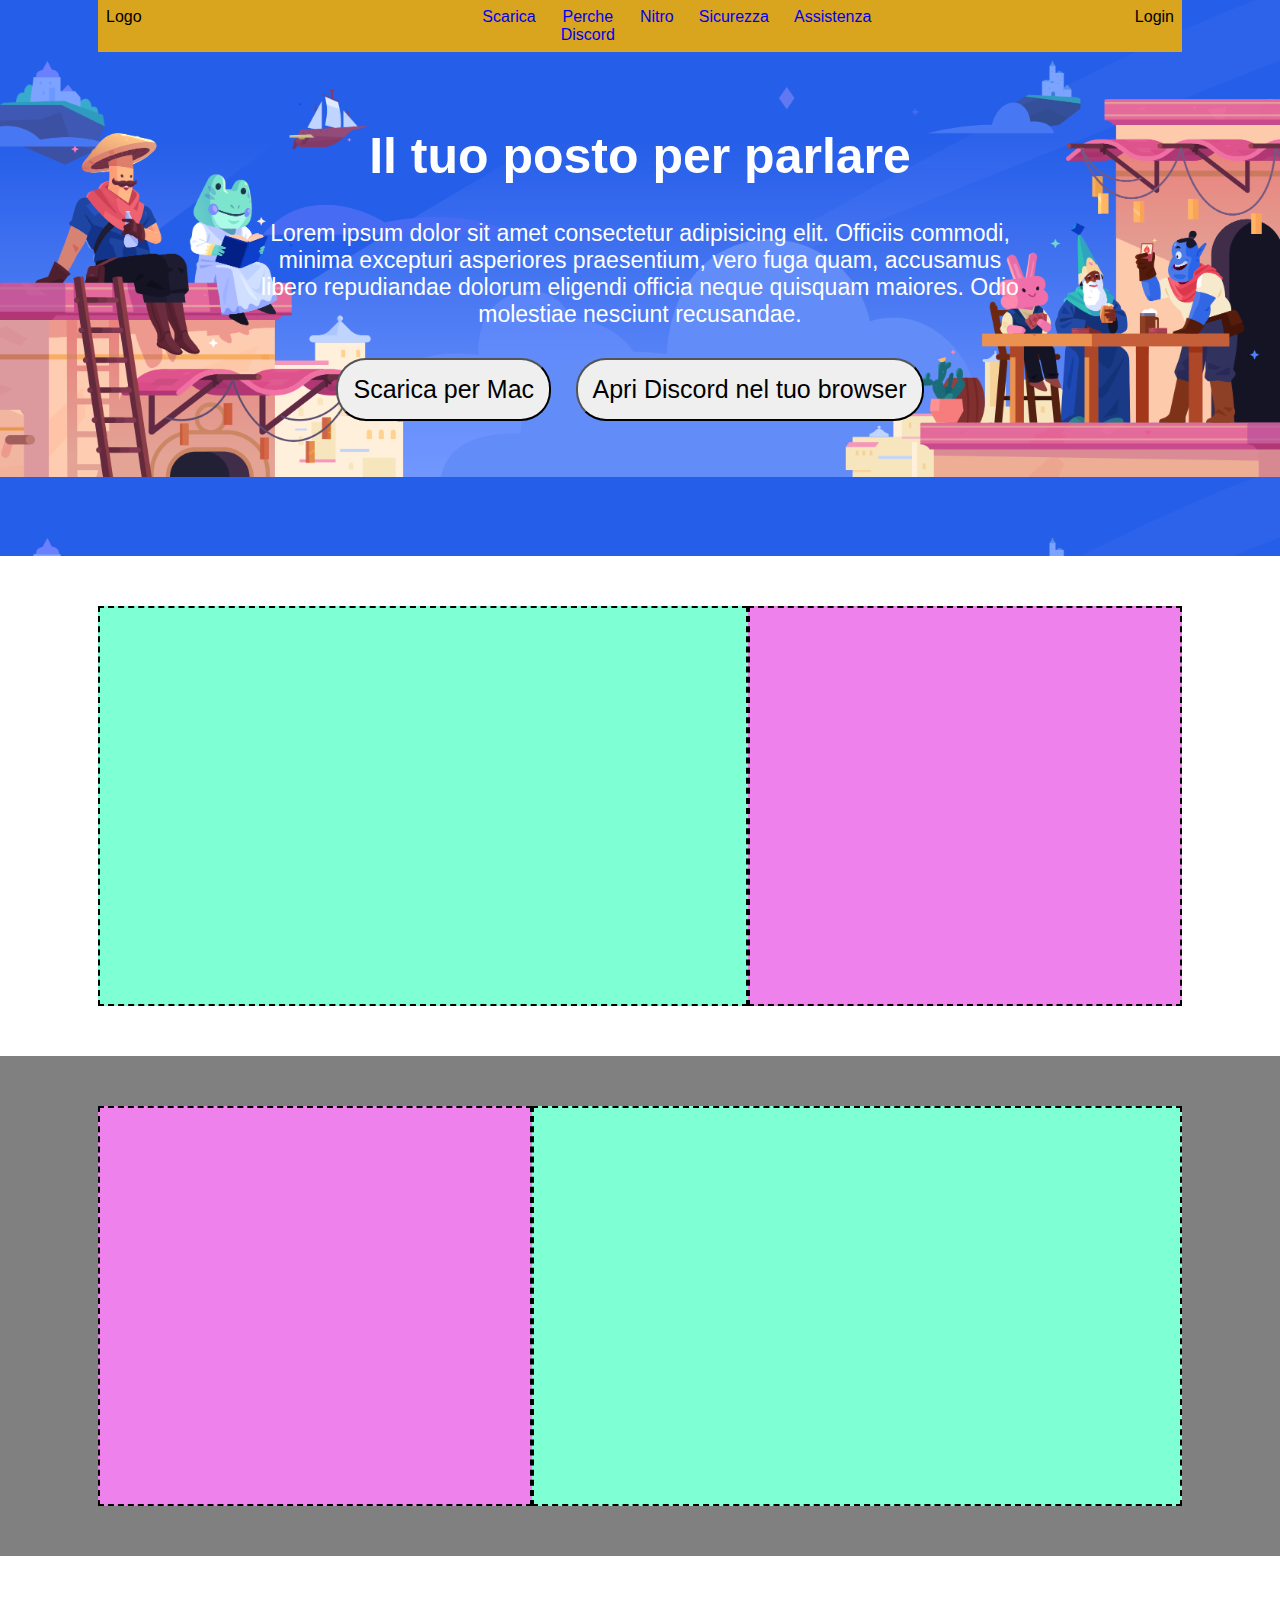
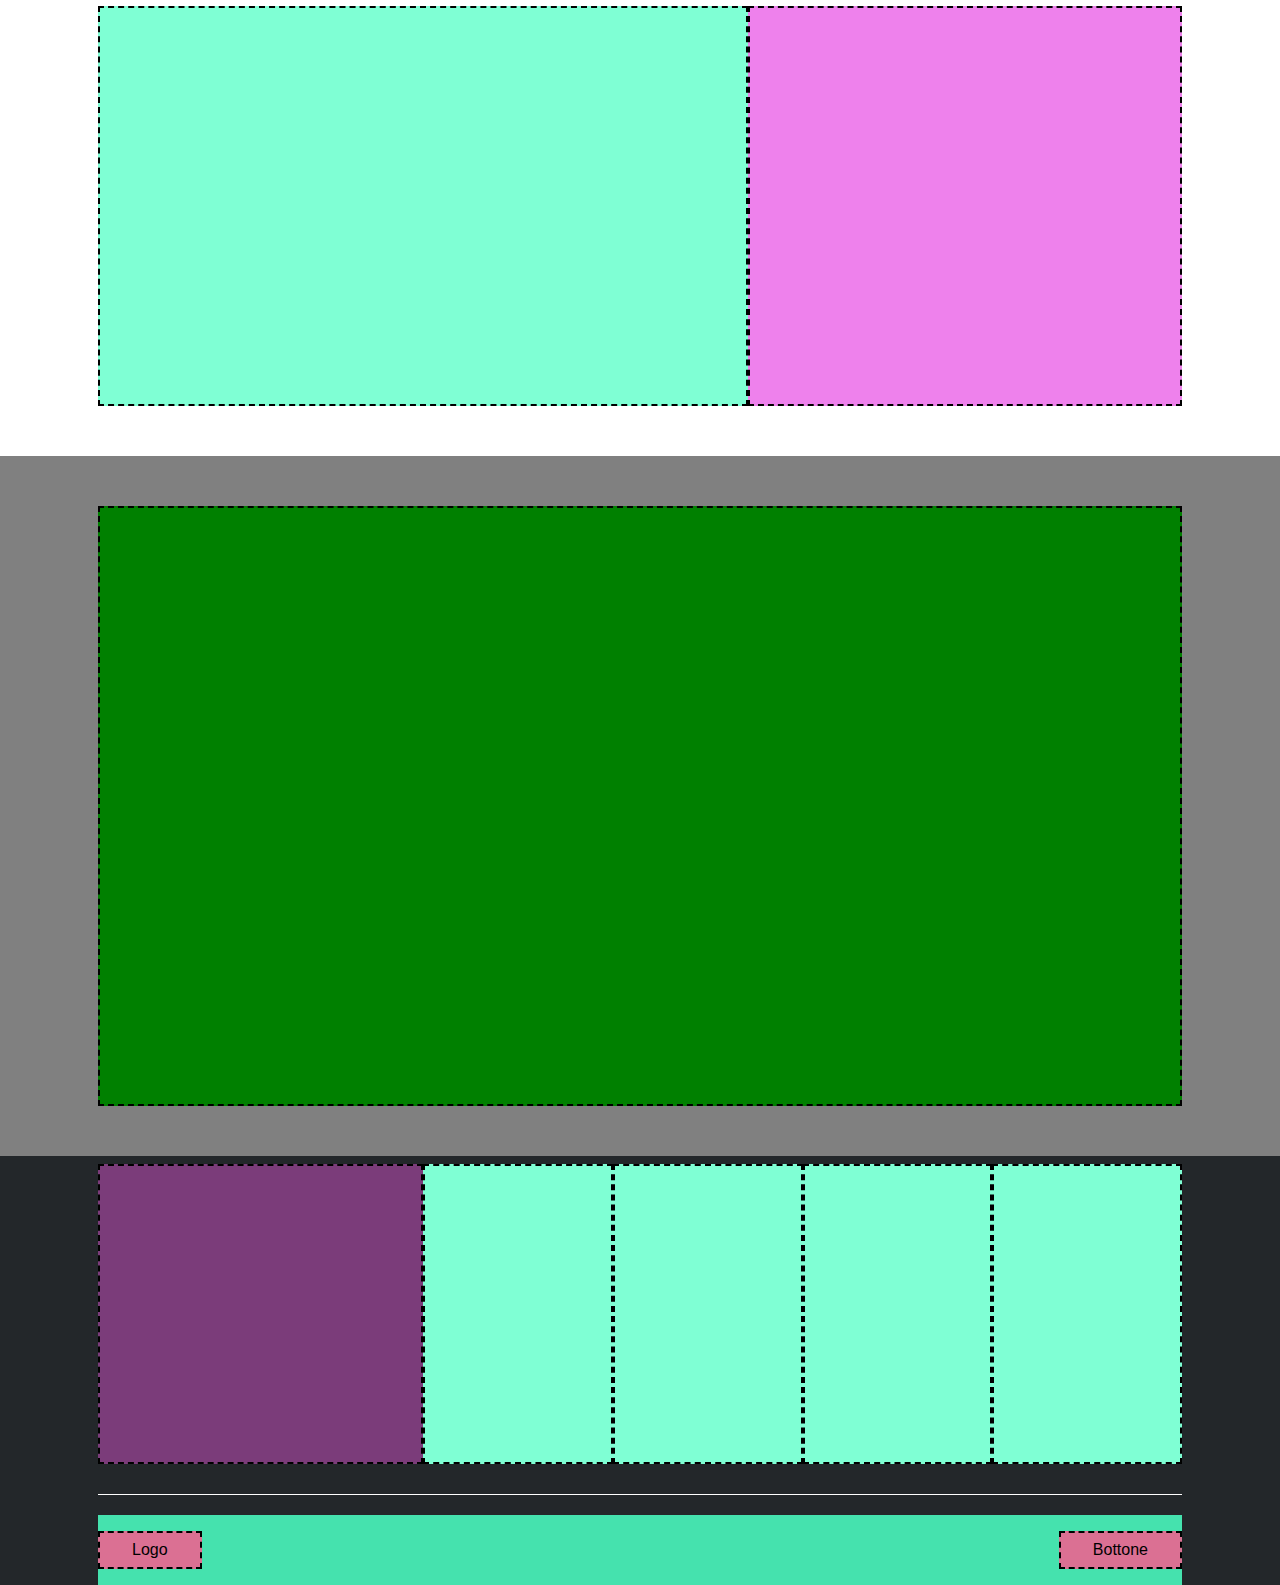
==== index.html @ 3050a021 "add header" ====
<!DOCTYPE html>
<html lang="en">
<head>
  <meta charset="UTF-8">
  <meta name="viewport" content="width=device-width, initial-scale=1.0">
  <meta name="author" content="Marino Balvin Falconi">
  <title>Discord Struttura</title>
  <link rel="stylesheet" href="./css/style.css">
  <link rel="shortcut icon" href="" type="image/x-icon">
</head>
<body >
  <header class="page-header">
    <div class="top-header">
      <div class="container">
        <div class="row">
          <div class="logo-header">Logo</div>
          <nav class="link-header">
            <ul>
              <li><a href="#">Scarica</a></li>
              <li><a href="#">Perche Discord</a></li>
              <li><a href="#">Nitro</a></li>
              <li><a href="#">Sicurezza</a></li>
              <li><a href="#">Assistenza</a></li>
            </ul>
          </nav>
          <div class="login-header">Login</div>
        </div>
      </div>
    </div>
    <div class="botton-header ">
      <div class="container container-xs">
        <div class="hero">
          <h1>Il tuo posto per parlare</h1>
          <p class="paragraf">Lorem ipsum dolor sit amet consectetur adipisicing elit. Officiis commodi, minima excepturi asperiores praesentium, vero fuga quam, accusamus libero repudiandae dolorum eligendi officia neque quisquam maiores. Odio molestiae nesciunt recusandae.</p>
          <div class="button-top">
          <button>Scarica per Mac</button>
          <button>Apri Discord nel tuo browser</button>
          </div>
        </div>
      </div>
    </div>
  </header>

  <main class="page-content ">
    <!-- section1 -->
    <section>
      <div class="container">
        <div class="row">
          <div class="col-60"></div>
          <div class="col-40"></div>
        </div>
      </div>
    </section>
    <!-- secion2 -->
    <section>
      <div class="container">
        <div class="row">
          <div class="col-60"></div>
          <div class="col-40"></div>
        </div>
      </div>
    </section>
    <!-- section3 -->
    <section>
      <div class="container">
        <div class="row">
          <div class="col-60"></div>
          <div class="col-40"></div>
        </div>
      </div>
    </section>
    <!-- section 4
   -->
    <section>
      <div class="container">
        <div class="large-content"></div>
      </div>
    </section>
  </main>

  <!-- FOOTERù -->
   <footer class="page-footer ">
    <div class="container">
      <div class="row footer-top">
        <div class="col-30"></div>
        <div class="col-70">
          <div class="row">
            <div class="col-25"></div>
            <div class="col-25"></div>
            <div class="col-25"></div>
            <div class="col-25"></div>
          </div>
        </div>
      </div>
      <div class="row footer-bottom">
        <div>Logo</div>
        <div>Bottone</div>
      </div>
    </div>
   </footer>
</body>
</html>
---- css/style.css ----
/*RESERT*/

* {
  box-sizing: border-box;
  margin: 0;
  padding: 0;
}

body {
  font-family: Arial, Helvetica, sans-serif;
  
}


.debug, .debug  * {
  min-height: 50px;
  padding: 5px;
  /* background-color: brown; */
  border: 2px dashed red;
}

.container {
  max-width: 1100px;
  margin-left: auto;
  margin-right: auto;
  padding-left: 0.5rem;
  padding-right: 0.5rem;
   
}
.container.container-xs{
  max-width: 800px;
}

.row{
  display: flex;
}

.col-60{
  width: 60%;
}
.col-40{
  width: 40%;
}
.col-70 {
  width: 70%;
}
.col-30{
  width: 30%;
  
}
.col-25{
  width: 25%;
}
/*HEADEER*/

.page-header{
  /* background-color: #add8e7; */
  padding-bottom: 4px;
  background-image: url(../img/jumbo.png);
  background-size: contain;
}


.top-header .row{
 background-color: #d9a41e;
 
}

.top-header .row > * {  
  width: calc(100% / 3);
  padding: 0.5rem;
  /*DEBUG*/
  /* border: 2px dashed black; */
}

ul{
  text-align: center;
  display: flex;
  flex-direction: row;
  list-style: none;
}
li{
  padding-left: 15px;
  padding-right: 10px;
}
a{
  text-decoration: none;
}

.top-header .link-header{
  text-align: center;
  
}
.top-header .logo-header{
  text-align: left;
}
.top-header .login-header{
  text-align: right;
}

.botton-header{
  /* background-color: blue; */
  padding: 75PX 0;
  text-align: center;
  
}
.botton-header .hero{
  /*debug*/
  /* background-color: #ee81ec; */
  min-height: 350PX;
  /* border: 2px dashed black; */
}
h1{
  font-size: 50px;
  padding-bottom: 35px;
  color: white;
}
.paragraf{
  font-size: 23px;
  padding-bottom: 30px;
  color: white;
}
.button-top > *{
 font-size: 25px;
 padding: 15px;
 border-radius: 30px;
 margin-right: 20PX;
}

/* MAIN */

.page-content > section {
  padding: 50px 0;
}
.page-content > section:nth-child(odd) {
  background-color: white;
}
.page-content > section:nth-child(even) {
  background-color: gray;
}
.page-content > section:nth-child(even) .row{
  flex-direction: row-reverse;
}

.page-content .col-40{
  min-height: 400px;
  background-color: #ee81ec;
  border: 2px dashed black;
}
.page-content .col-60{
  min-height: 400px;
  background-color: aquamarine;
  border: 2px dashed black;
}

.page-content .large-content{
  background-color: green;
  min-height: 600px;
  border: 2px dashed black;
}

/* FOOTER */
.page-footer {
 background-color: #23272a;
 padding-top: .5rem;
 color: white;
}
.page-footer .col-30 {
  background-color: #7b3c7a;
  border: 2px dashed black;
}
.page-footer .col-25{
  background-color: aquamarine;
  border: 2px dashed black;
}

.page-footer .col-30,
.page-footer .col-70,
.page-footer .col-25 {
  min-height: 300px;
  
}
.footer-top{
  padding-bottom: 30px;
  border-bottom: 1px solid white;
  margin-bottom: 20px;
}
.footer-bottom {
  padding: 1rem 0;
  display: flex;
  justify-content: space-between;
  background-color: rgb(69, 226, 174);
}
.footer-bottom > * {
  color: black;
  padding: 0.5rem 2rem;
  background-color: palevioletred ;
  border: 2px dashed black;
}
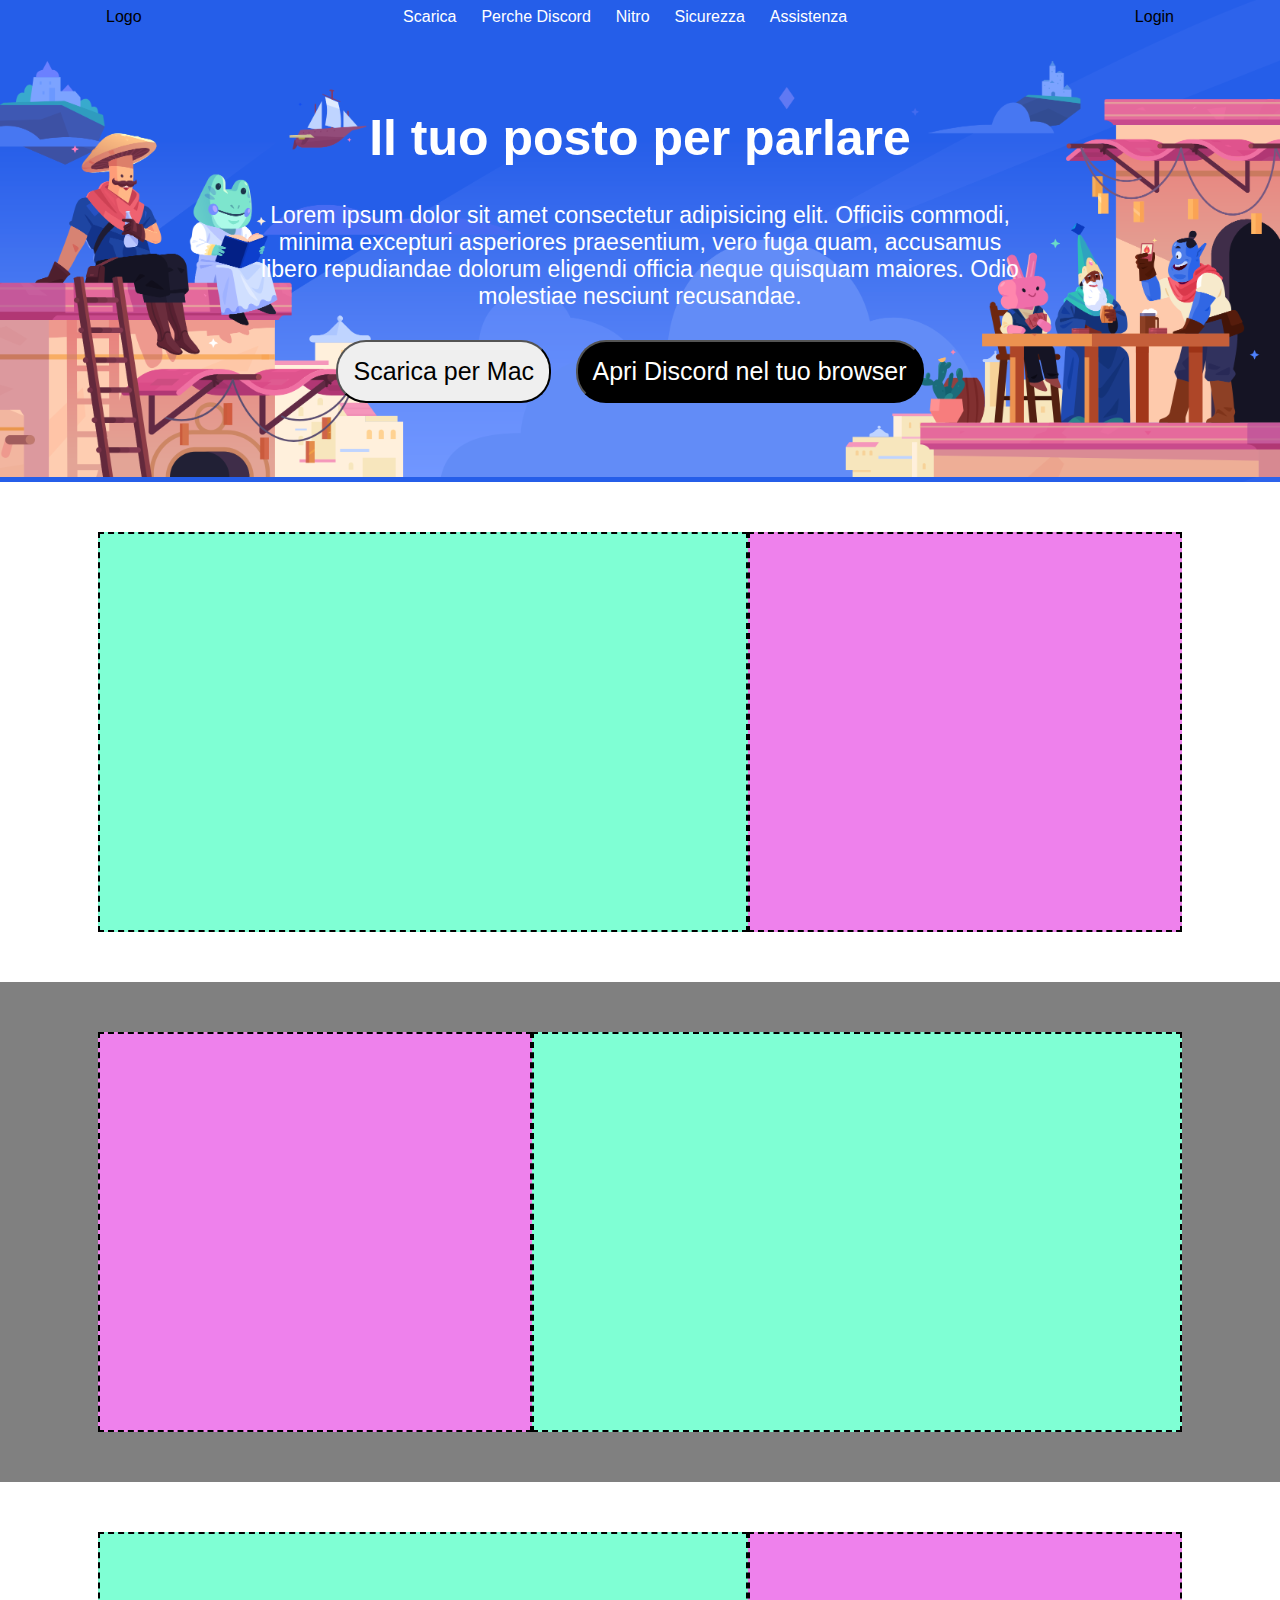
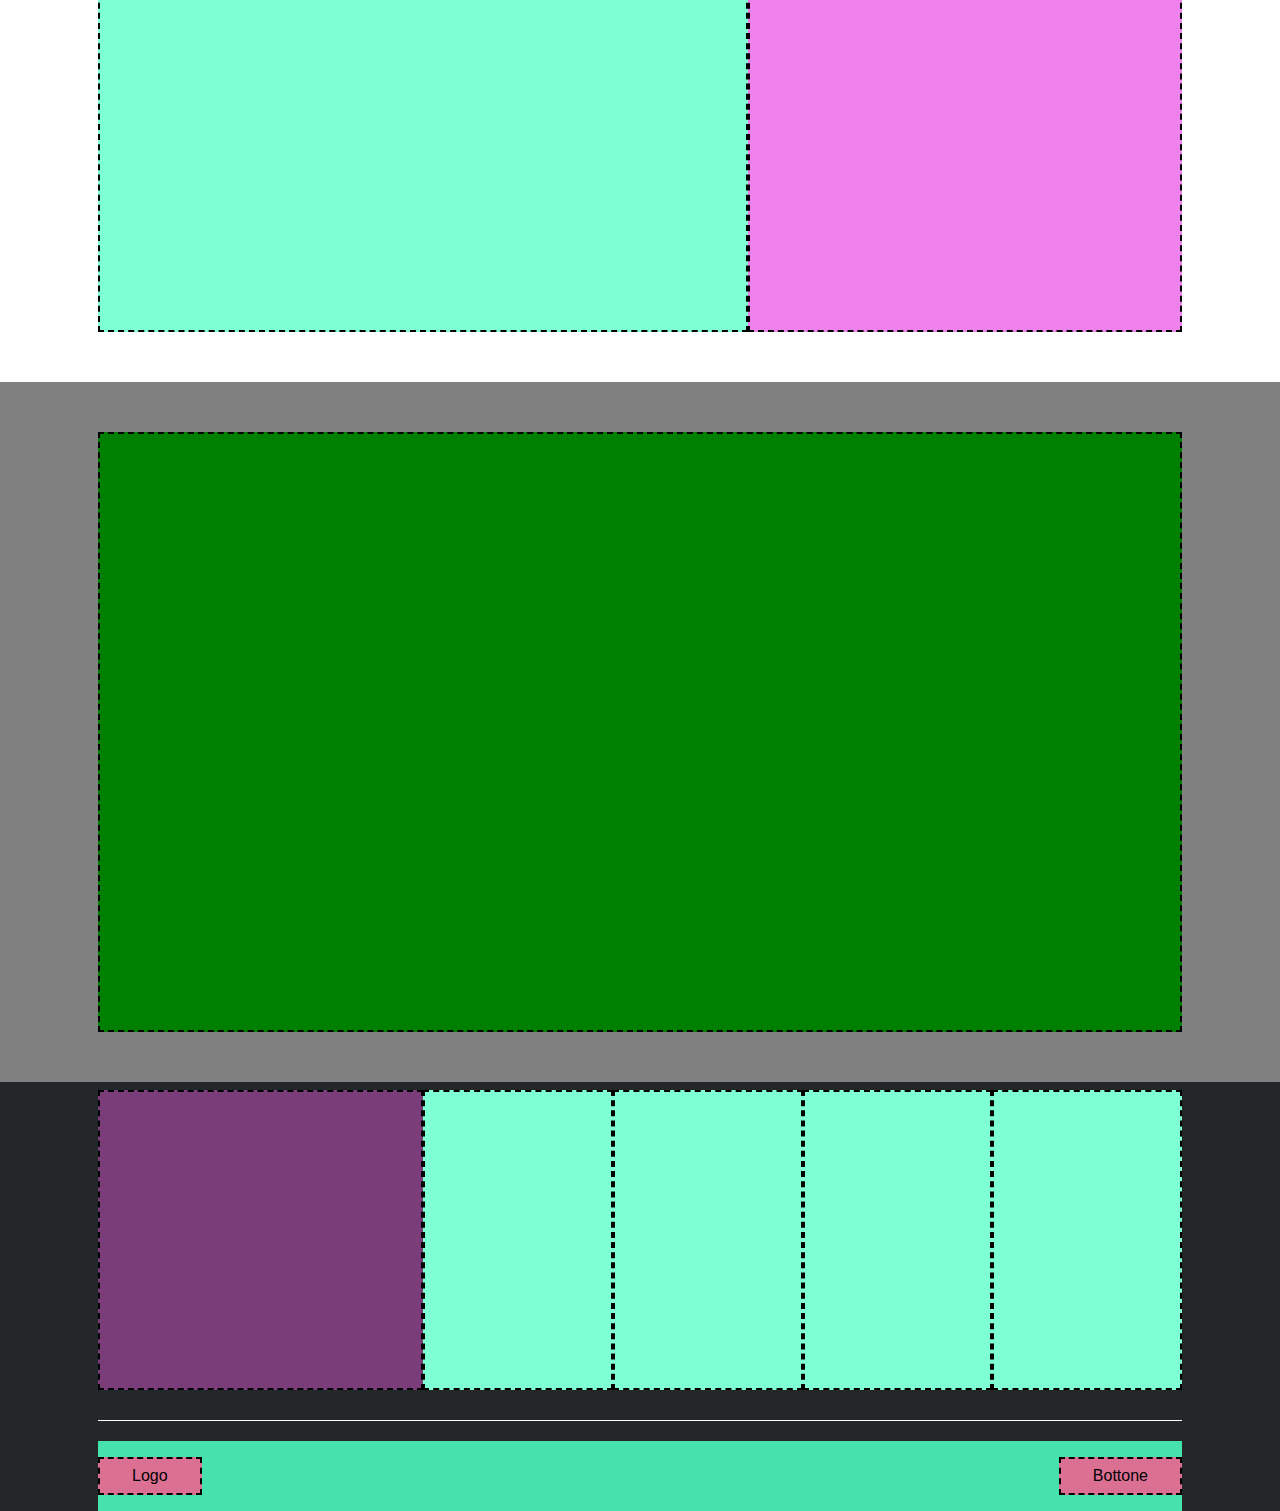
==== commit f74fb295: "add header top" ====
--- a/index.html
+++ b/index.html
@@ -27,14 +27,14 @@
         </div>
       </div>
     </div>
-    <div class="botton-header ">
+    <div class="button-header ">
       <div class="container container-xs">
         <div class="hero">
           <h1>Il tuo posto per parlare</h1>
           <p class="paragraf">Lorem ipsum dolor sit amet consectetur adipisicing elit. Officiis commodi, minima excepturi asperiores praesentium, vero fuga quam, accusamus libero repudiandae dolorum eligendi officia neque quisquam maiores. Odio molestiae nesciunt recusandae.</p>
           <div class="button-top">
-          <button>Scarica per Mac</button>
-          <button>Apri Discord nel tuo browser</button>
+            <button class="scarica">Scarica per Mac</button>
+            <button class="apri">Apri Discord nel tuo browser</button>
           </div>
         </div>
       </div>
--- a/css/style.css
+++ b/css/style.css
@@ -29,6 +29,7 @@
 }
 .container.container-xs{
   max-width: 800px;
+  
 }
 
 .row{
@@ -58,17 +59,18 @@
   padding-bottom: 4px;
   background-image: url(../img/jumbo.png);
   background-size: contain;
+  
 }
 
 
 .top-header .row{
- background-color: #d9a41e;
- 
+ /* background-color: #d9a41e; */
 }
 
 .top-header .row > * {  
   width: calc(100% / 3);
   padding: 0.5rem;
+  
   /*DEBUG*/
   /* border: 2px dashed black; */
 }
@@ -85,10 +87,12 @@
 }
 a{
   text-decoration: none;
+  color: white;
 }
 
 .top-header .link-header{
   text-align: center;
+  width: 670px;
   
 }
 .top-header .logo-header{
@@ -98,7 +102,7 @@
   text-align: right;
 }
 
-.botton-header{
+.button-header{
   /* background-color: blue; */
   padding: 75PX 0;
   text-align: center;
@@ -126,6 +130,20 @@
  border-radius: 30px;
  margin-right: 20PX;
 }
+.button-top :hover{
+  background-color: black;
+  color: white;
+}
+
+.apri{
+  background-color: black;
+  color: white;
+}
+/* .apri :hover{
+  background-color: white;
+  color: black;
+} */
+
 
 /* MAIN */
 
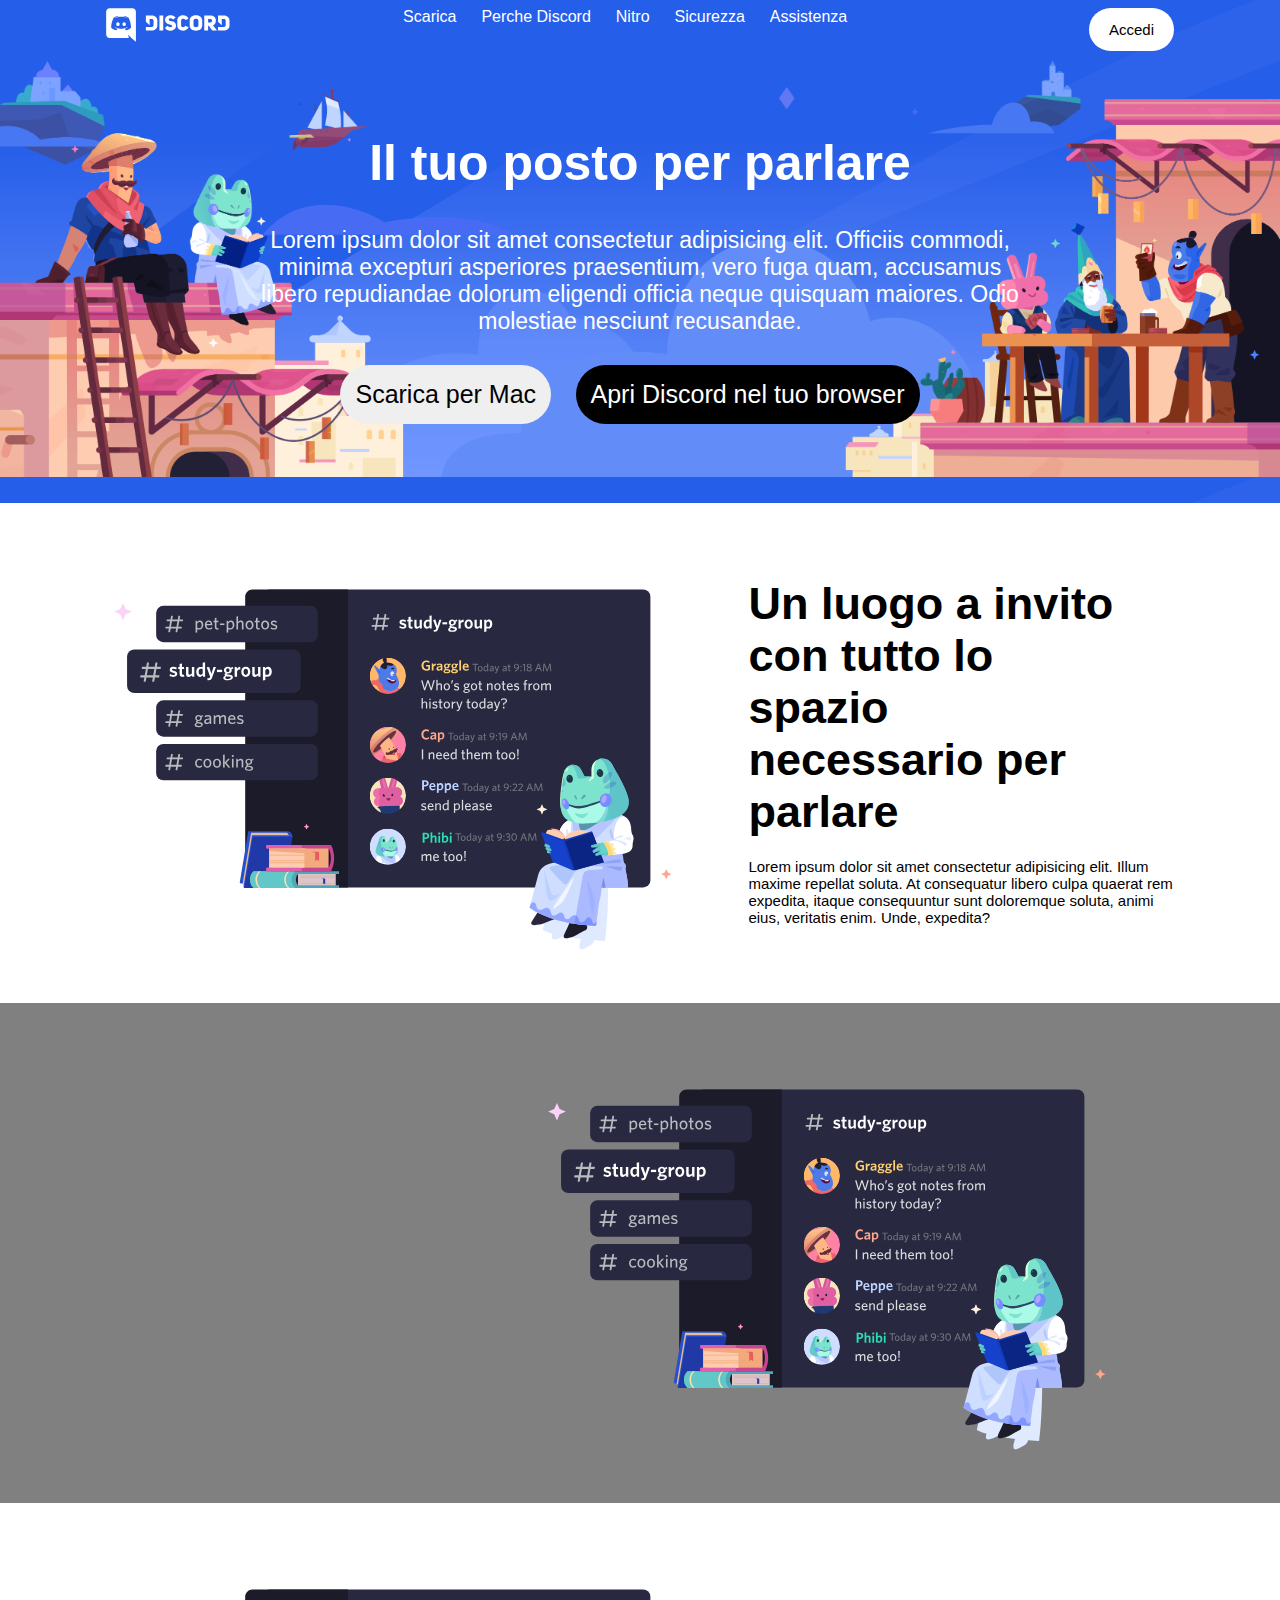
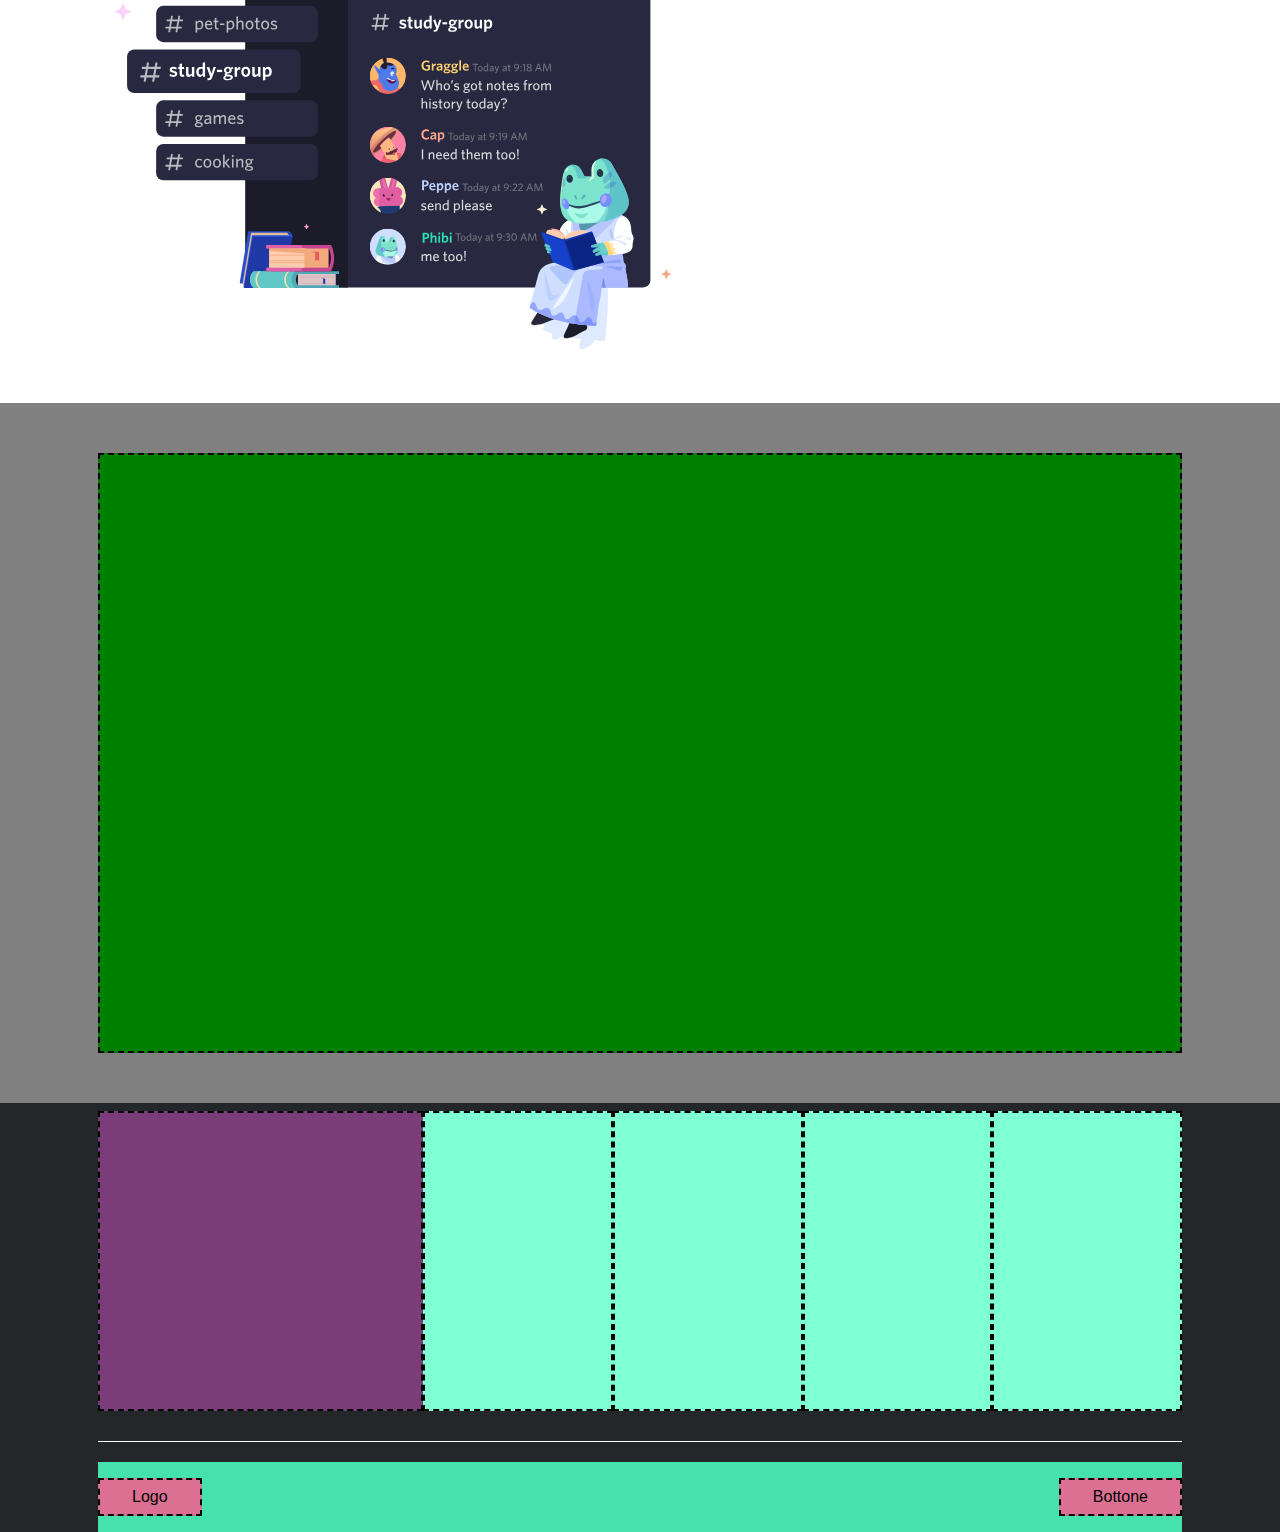
==== commit 212d0130: "add first main" ====
--- a/index.html
+++ b/index.html
@@ -13,7 +13,9 @@
     <div class="top-header">
       <div class="container">
         <div class="row">
-          <div class="logo-header">Logo</div>
+          <div class="logo-header">
+            <img src="./img/logo.svg" alt="">
+          </div>
           <nav class="link-header">
             <ul>
               <li><a href="#">Scarica</a></li>
@@ -23,7 +25,9 @@
               <li><a href="#">Assistenza</a></li>
             </ul>
           </nav>
-          <div class="login-header">Login</div>
+          <div class="login-header">
+            <button class="button-login"><a href="#" class="color-login">Accedi</a></button>
+          </div>
         </div>
       </div>
     </div>
@@ -46,8 +50,13 @@
     <section>
       <div class="container">
         <div class="row">
-          <div class="col-60"></div>
-          <div class="col-40"></div>
+          <div class="col-60">
+            <!-- <img src="./img/item1.svg" alt=""> -->
+          </div>
+          <div class="col-40">
+            <h2 class="h2-header">Un luogo a invito con tutto lo spazio necessario per parlare</h2>
+            <p class="small-p">Lorem ipsum dolor sit amet consectetur adipisicing elit. Illum maxime repellat soluta. At consequatur libero culpa quaerat rem expedita, itaque consequuntur sunt doloremque soluta, animi eius, veritatis enim. Unde, expedita?</p>
+          </div>
         </div>
       </div>
     </section>
--- a/css/style.css
+++ b/css/style.css
@@ -129,6 +129,7 @@
  padding: 15px;
  border-radius: 30px;
  margin-right: 20PX;
+ border-style: none;
 }
 .button-top :hover{
   background-color: black;
@@ -143,6 +144,19 @@
   background-color: white;
   color: black;
 } */
+ .button-login{
+  font-size: 15px;
+  padding: 13px;
+  border-radius: 30px;
+  padding-left: 20px;
+  padding-right: 20px;
+  background-color: white;
+  border-style: none;
+}
+.color-login{
+  color: black;
+  font-family: Verdana, Geneva, Tahoma, sans-serif;
+}
 
 
 /* MAIN */
@@ -162,13 +176,25 @@
 
 .page-content .col-40{
   min-height: 400px;
-  background-color: #ee81ec;
-  border: 2px dashed black;
+  /* background-color: #ee81ec; */
+  /* border: 2px dashed black; */
+  font-size: 30px;
 }
 .page-content .col-60{
   min-height: 400px;
-  background-color: aquamarine;
-  border: 2px dashed black;
+  /* background-color: aquamarine; */
+  /* border: 2px dashed black; */
+  background-size: contain;
+  background-image: url(../img/item1.svg);
+  background-repeat: no-repeat;
+}
+.small-p{
+  font-size: 15px;
+  padding-top: 20px;
+}
+.h2-header{
+  padding-right: 60px;
+  padding-top: 25px;
 }
 
 .page-content .large-content{
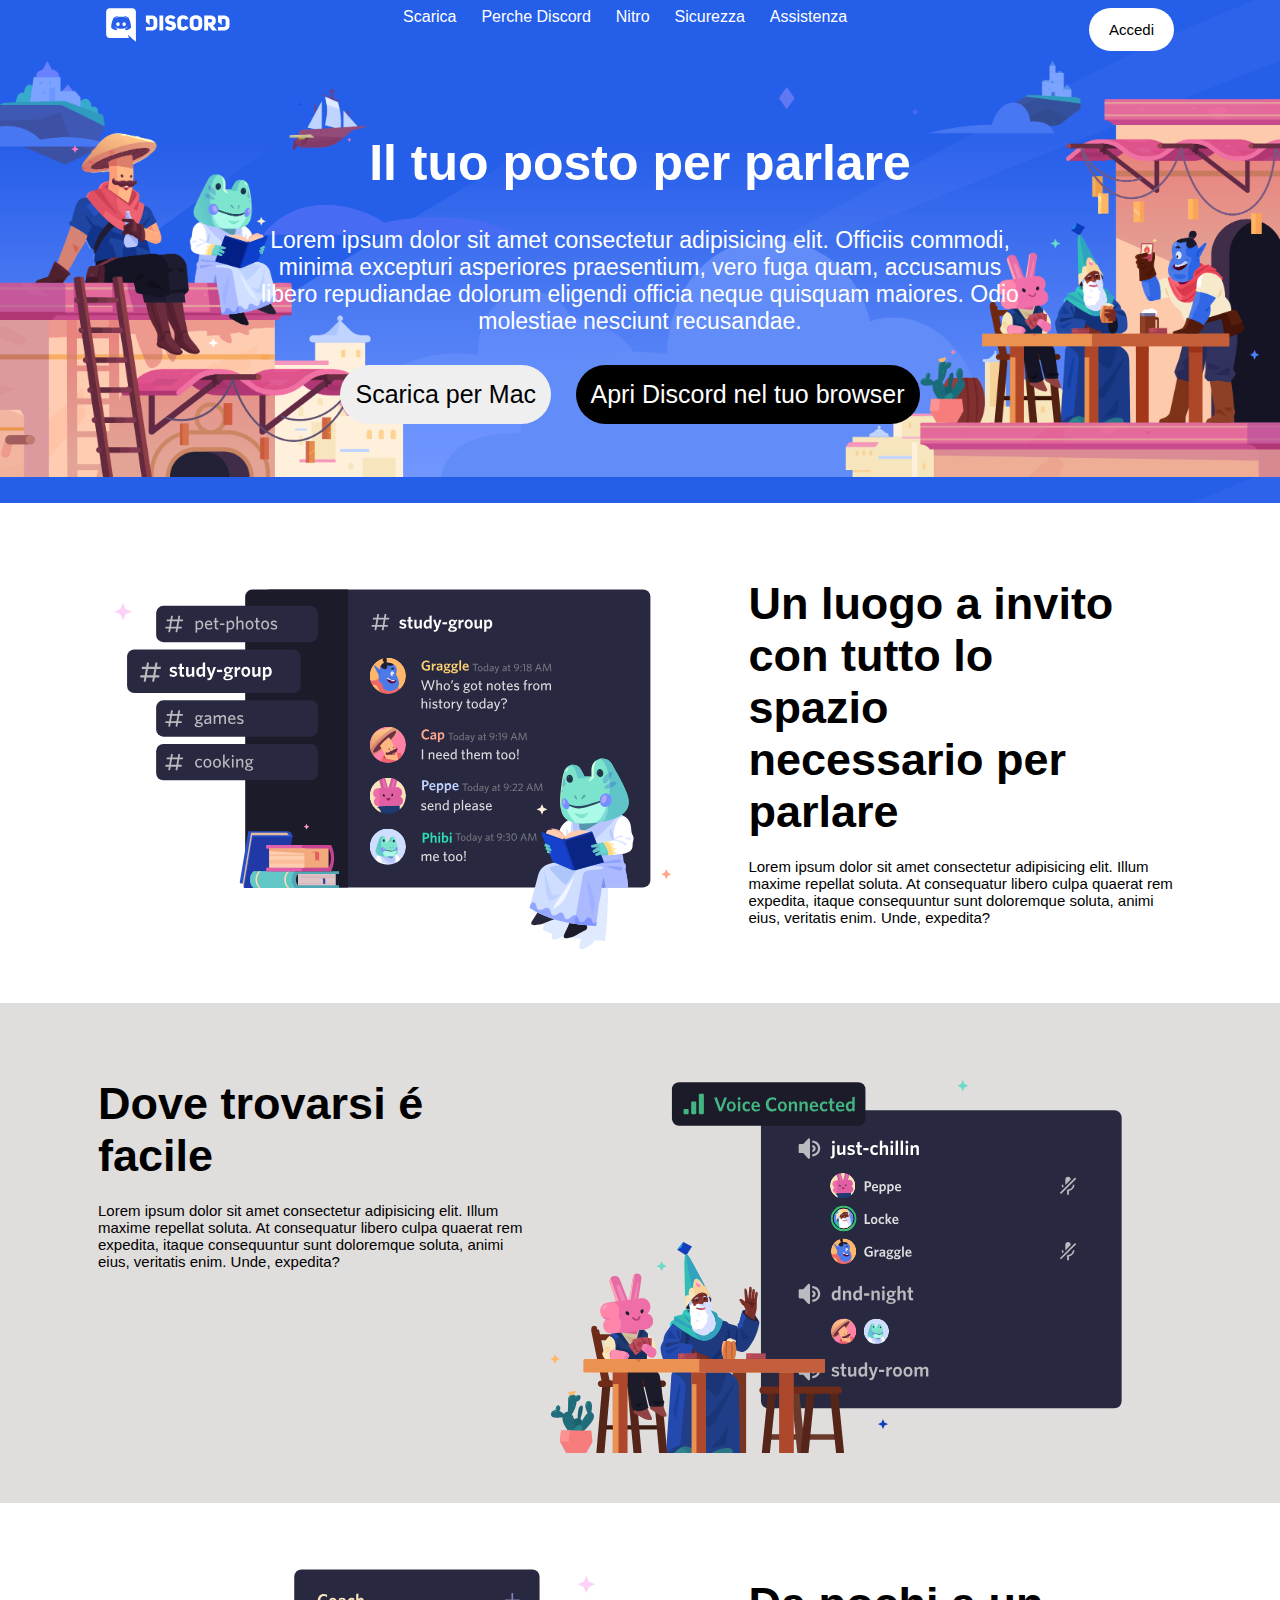
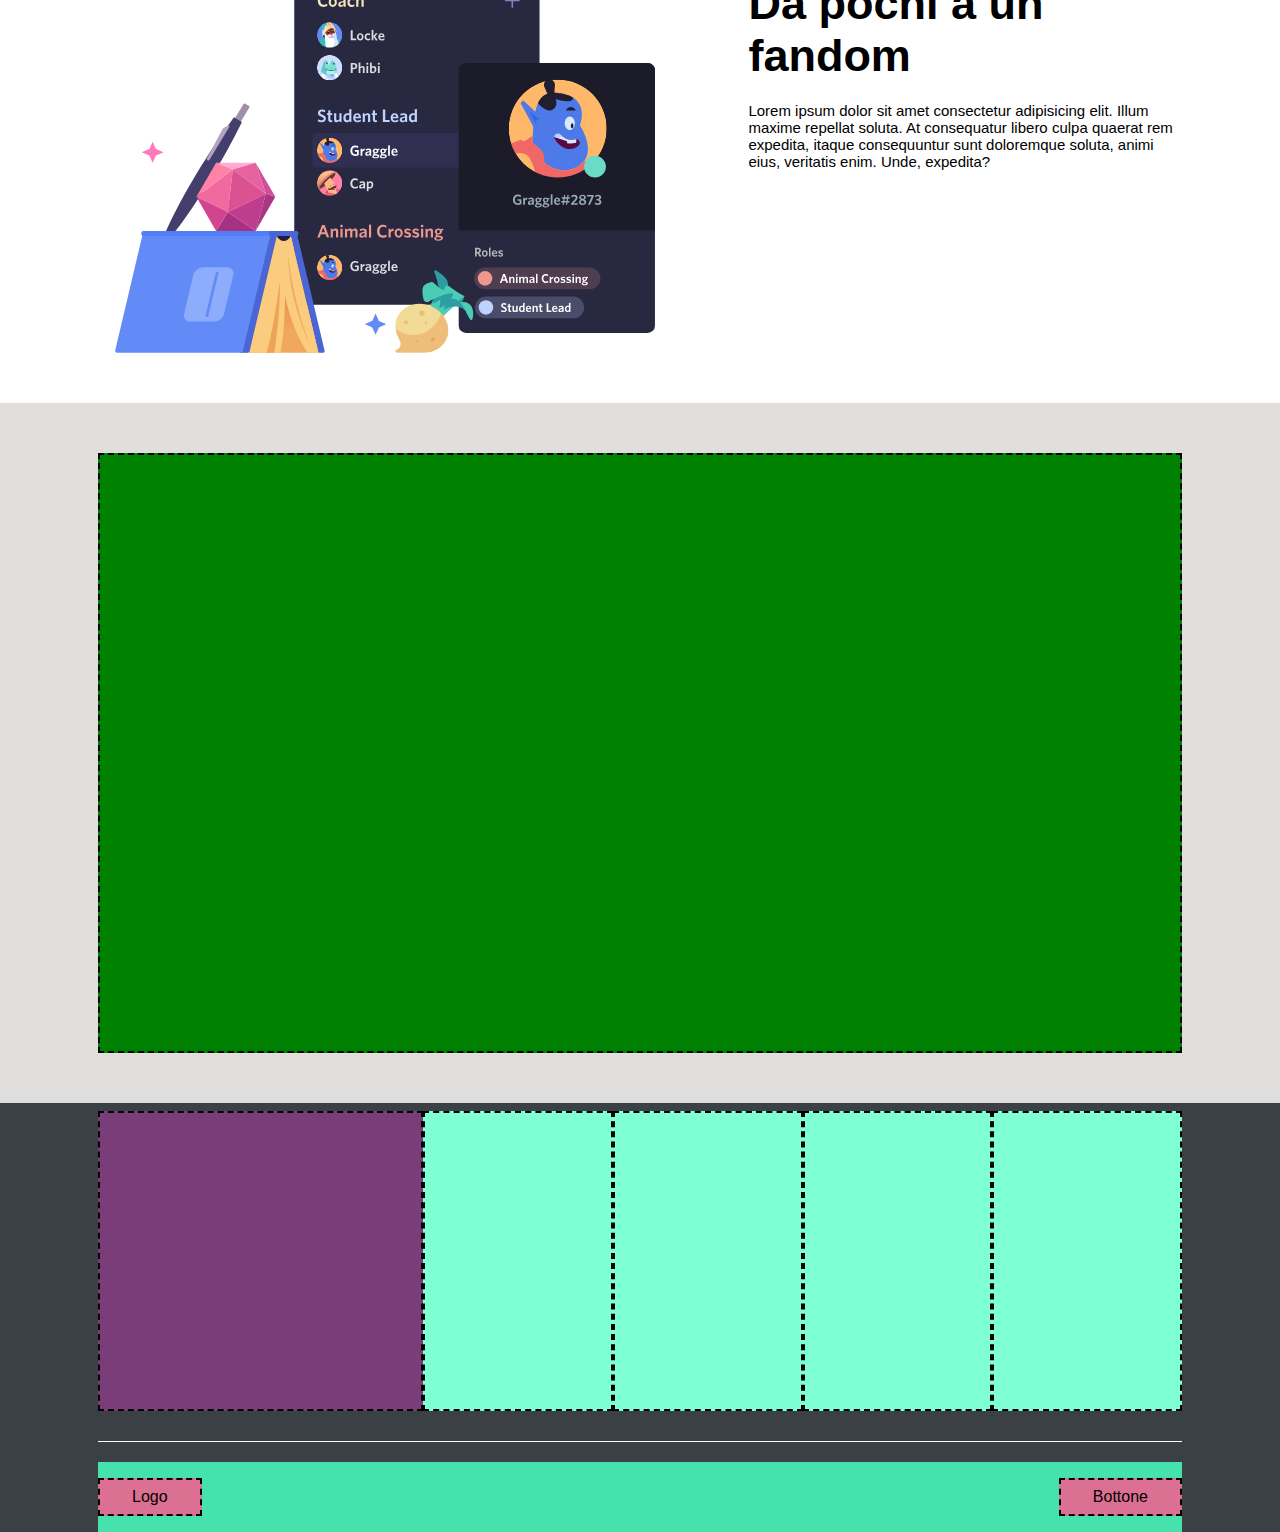
==== commit 34c44d61: "add third section" ====
--- a/index.html
+++ b/index.html
@@ -64,8 +64,11 @@
     <section>
       <div class="container">
         <div class="row">
-          <div class="col-60"></div>
-          <div class="col-40"></div>
+          <div class="col-60 second"></div>
+          <div class="col-40">
+            <h2 class="h2-header">Dove trovarsi é facile</h2>
+            <p class="small-p">Lorem ipsum dolor sit amet consectetur adipisicing elit. Illum maxime repellat soluta. At consequatur libero culpa quaerat rem expedita, itaque consequuntur sunt doloremque soluta, animi eius, veritatis enim. Unde, expedita?</p>
+          </div>
         </div>
       </div>
     </section>
@@ -73,8 +76,11 @@
     <section>
       <div class="container">
         <div class="row">
-          <div class="col-60"></div>
-          <div class="col-40"></div>
+          <div class="col-60 terzo"></div>
+          <div class="col-40">
+            <h2 class="h2-header">Da pochi a un fandom</h2>
+            <p class="small-p">Lorem ipsum dolor sit amet consectetur adipisicing elit. Illum maxime repellat soluta. At consequatur libero culpa quaerat rem expedita, itaque consequuntur sunt doloremque soluta, animi eius, veritatis enim. Unde, expedita?</p>
+          </div>
         </div>
       </div>
     </section>
--- a/css/style.css
+++ b/css/style.css
@@ -168,7 +168,7 @@
   background-color: white;
 }
 .page-content > section:nth-child(even) {
-  background-color: gray;
+  background-color: rgb(224, 221, 221);
 }
 .page-content > section:nth-child(even) .row{
   flex-direction: row-reverse;
@@ -188,6 +188,12 @@
   background-image: url(../img/item1.svg);
   background-repeat: no-repeat;
 }
+.col-60.second{
+  background-image: url(../img/item2.svg);
+}
+.col-60.terzo{
+  background-image: url(../img/item3.svg);
+}
 .small-p{
   font-size: 15px;
   padding-top: 20px;
@@ -205,7 +211,7 @@
 
 /* FOOTER */
 .page-footer {
- background-color: #23272a;
+ background-color: #3b4044;
  padding-top: .5rem;
  color: white;
 }
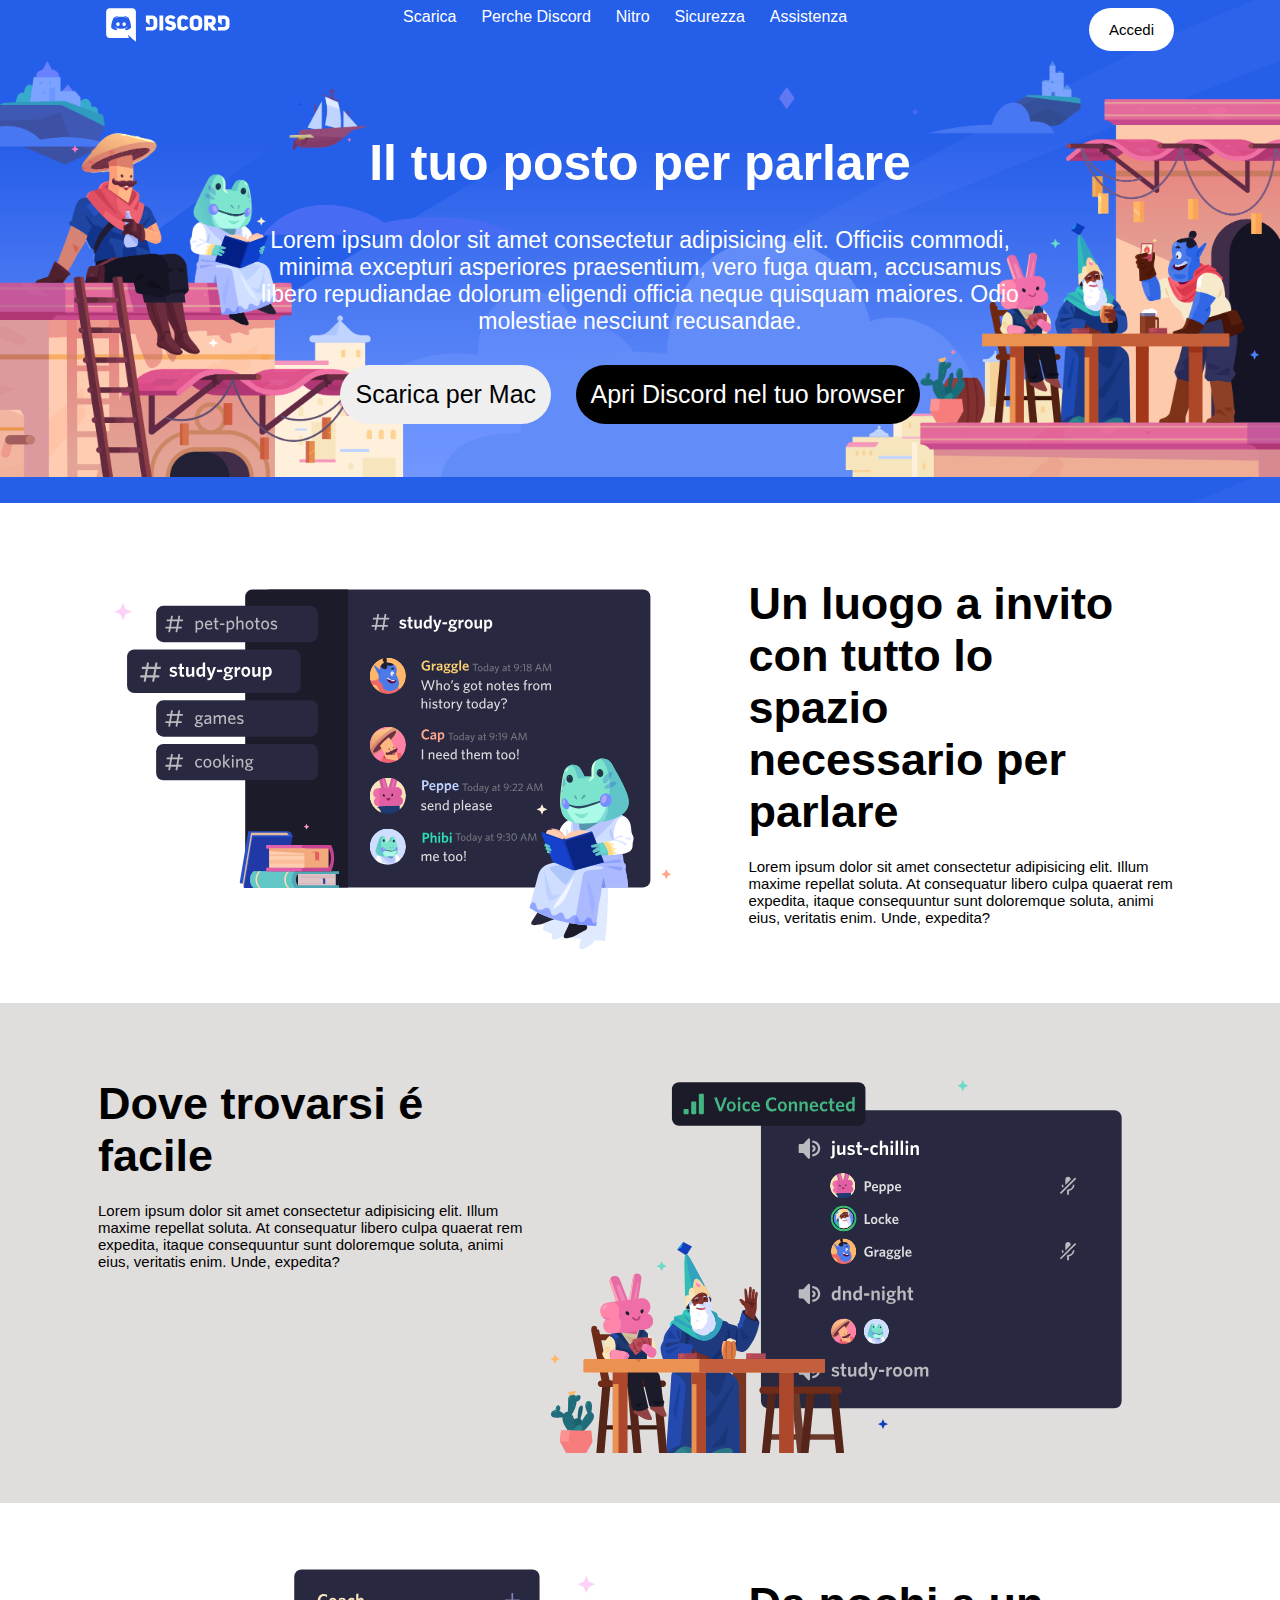
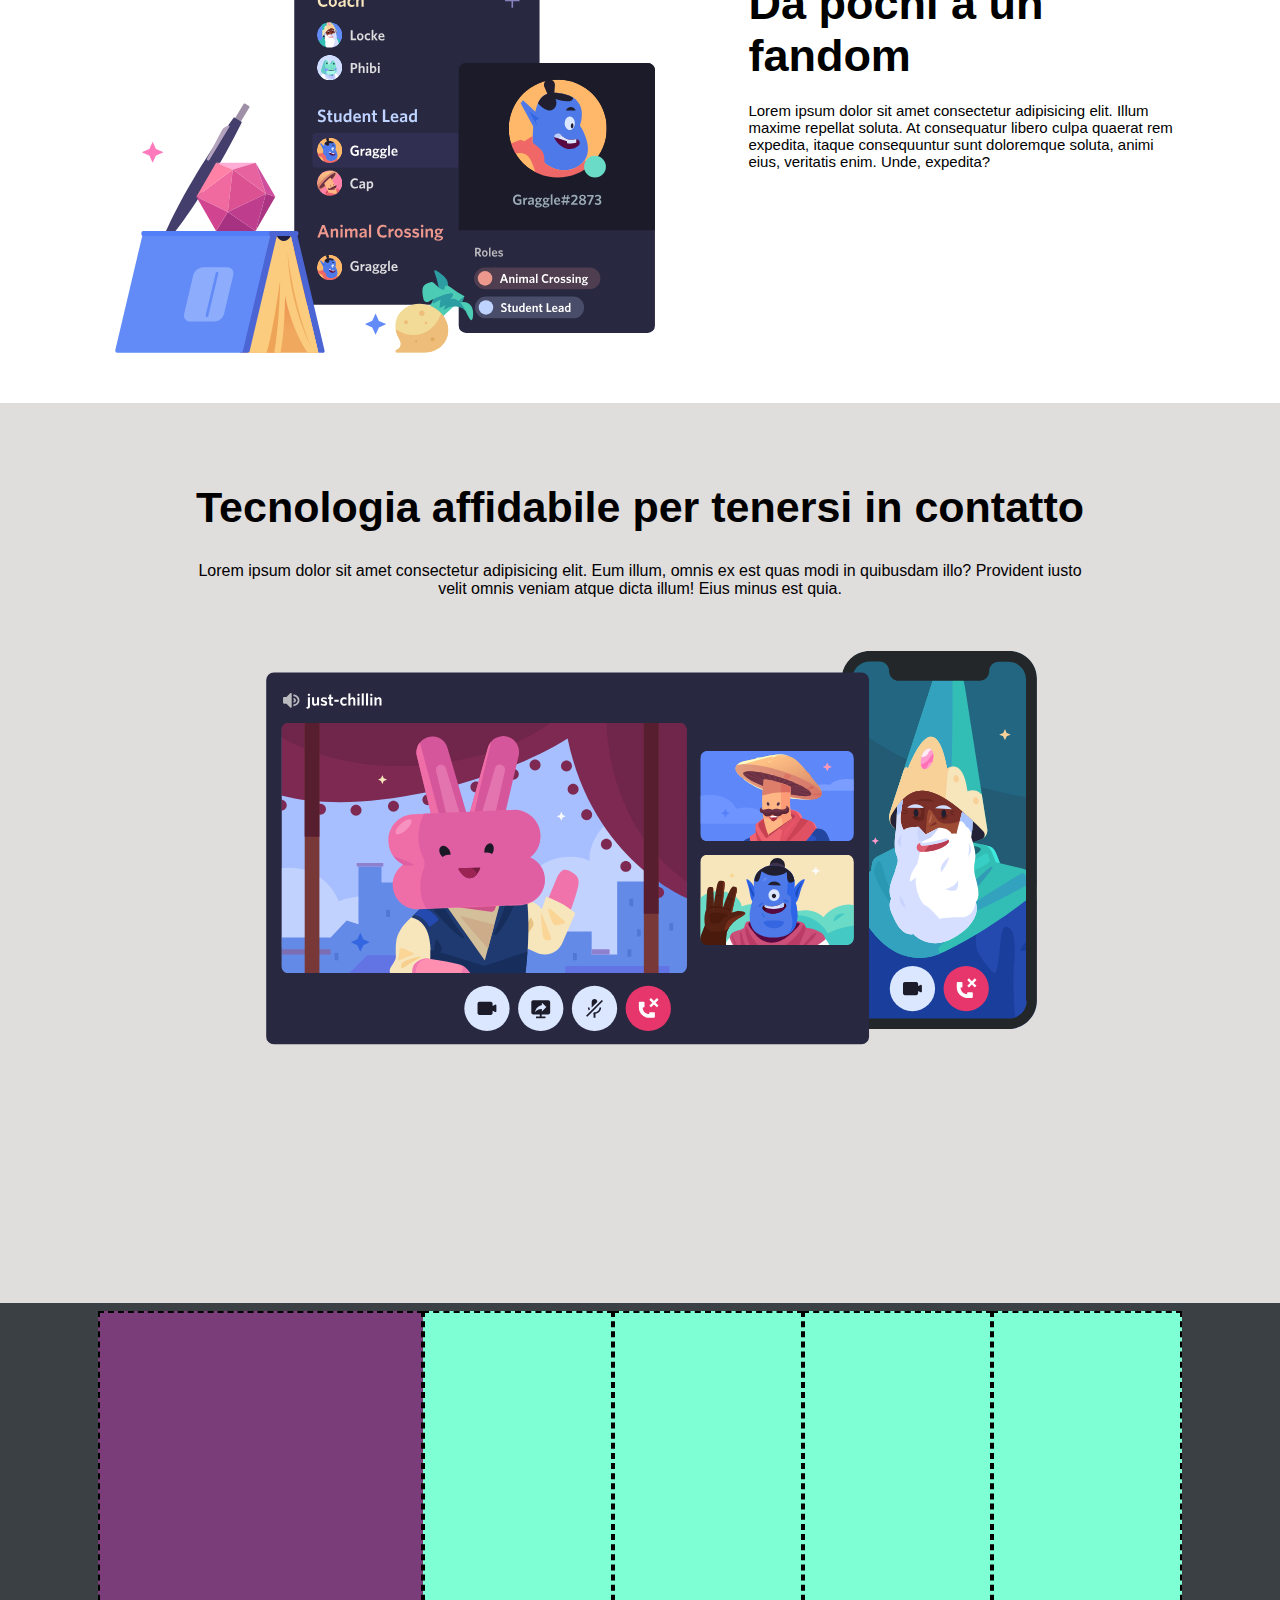
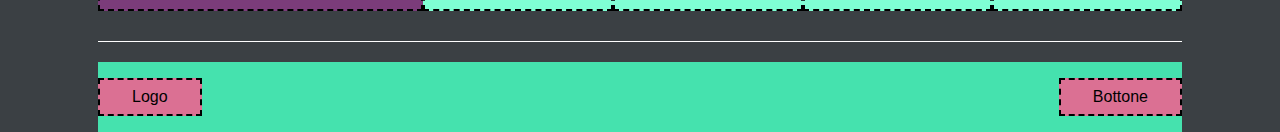
==== commit a4212892: "add big-item" ====
--- a/index.html
+++ b/index.html
@@ -88,7 +88,12 @@
    -->
     <section>
       <div class="container">
-        <div class="large-content"></div>
+        <div class="large-content">
+          
+          <h2>Tecnologia affidabile per tenersi in contatto</h2>
+          <p>Lorem ipsum dolor sit amet consectetur adipisicing elit. Eum illum, omnis ex est quas modi in quibusdam illo? Provident iusto velit omnis veniam atque dicta illum! Eius minus est quia.</p>
+          <img src="./img/item4-big.svg" alt="">
+        </div>
       </div>
     </section>
   </main>
--- a/css/style.css
+++ b/css/style.css
@@ -63,9 +63,9 @@
 }
 
 
-.top-header .row{
- /* background-color: #d9a41e; */
-}
+/* .top-header .row{
+ background-color: #d9a41e;
+} */
 
 .top-header .row > * {  
   width: calc(100% / 3);
@@ -140,11 +140,8 @@
   background-color: black;
   color: white;
 }
-/* .apri :hover{
-  background-color: white;
-  color: black;
-} */
- .button-login{
+
+.button-login{
   font-size: 15px;
   padding: 13px;
   border-radius: 30px;
@@ -204,9 +201,35 @@
 }
 
 .page-content .large-content{
-  background-color: green;
-  min-height: 600px;
-  border: 2px dashed black;
+  /* background-color: green; */
+  min-height: 800px;
+  /* border: 2px dashed black; */
+  /* background-image: url(../img/item4-big.svg);
+  background-repeat: no-repeat;
+  background-position: center; */
+  /* display: flex;
+  flex-direction: row-reverse; */
+}
+.large-content img{
+  height: 500px;
+  width: 1200px;
+  padding-left: 0;
+  
+}
+.large-content > *{
+  text-align: center;
+  padding-right: 90px;
+  padding-left: 90px;
+}
+.large-content h2{
+  font-size: 43px;
+  padding-bottom: 30px;
+  padding-top: 30px;
+  
+} 
+.large-content p{
+  font-size: 16px;
+  /* padding-bottom: 30px; */
 }
 
 /* FOOTER */
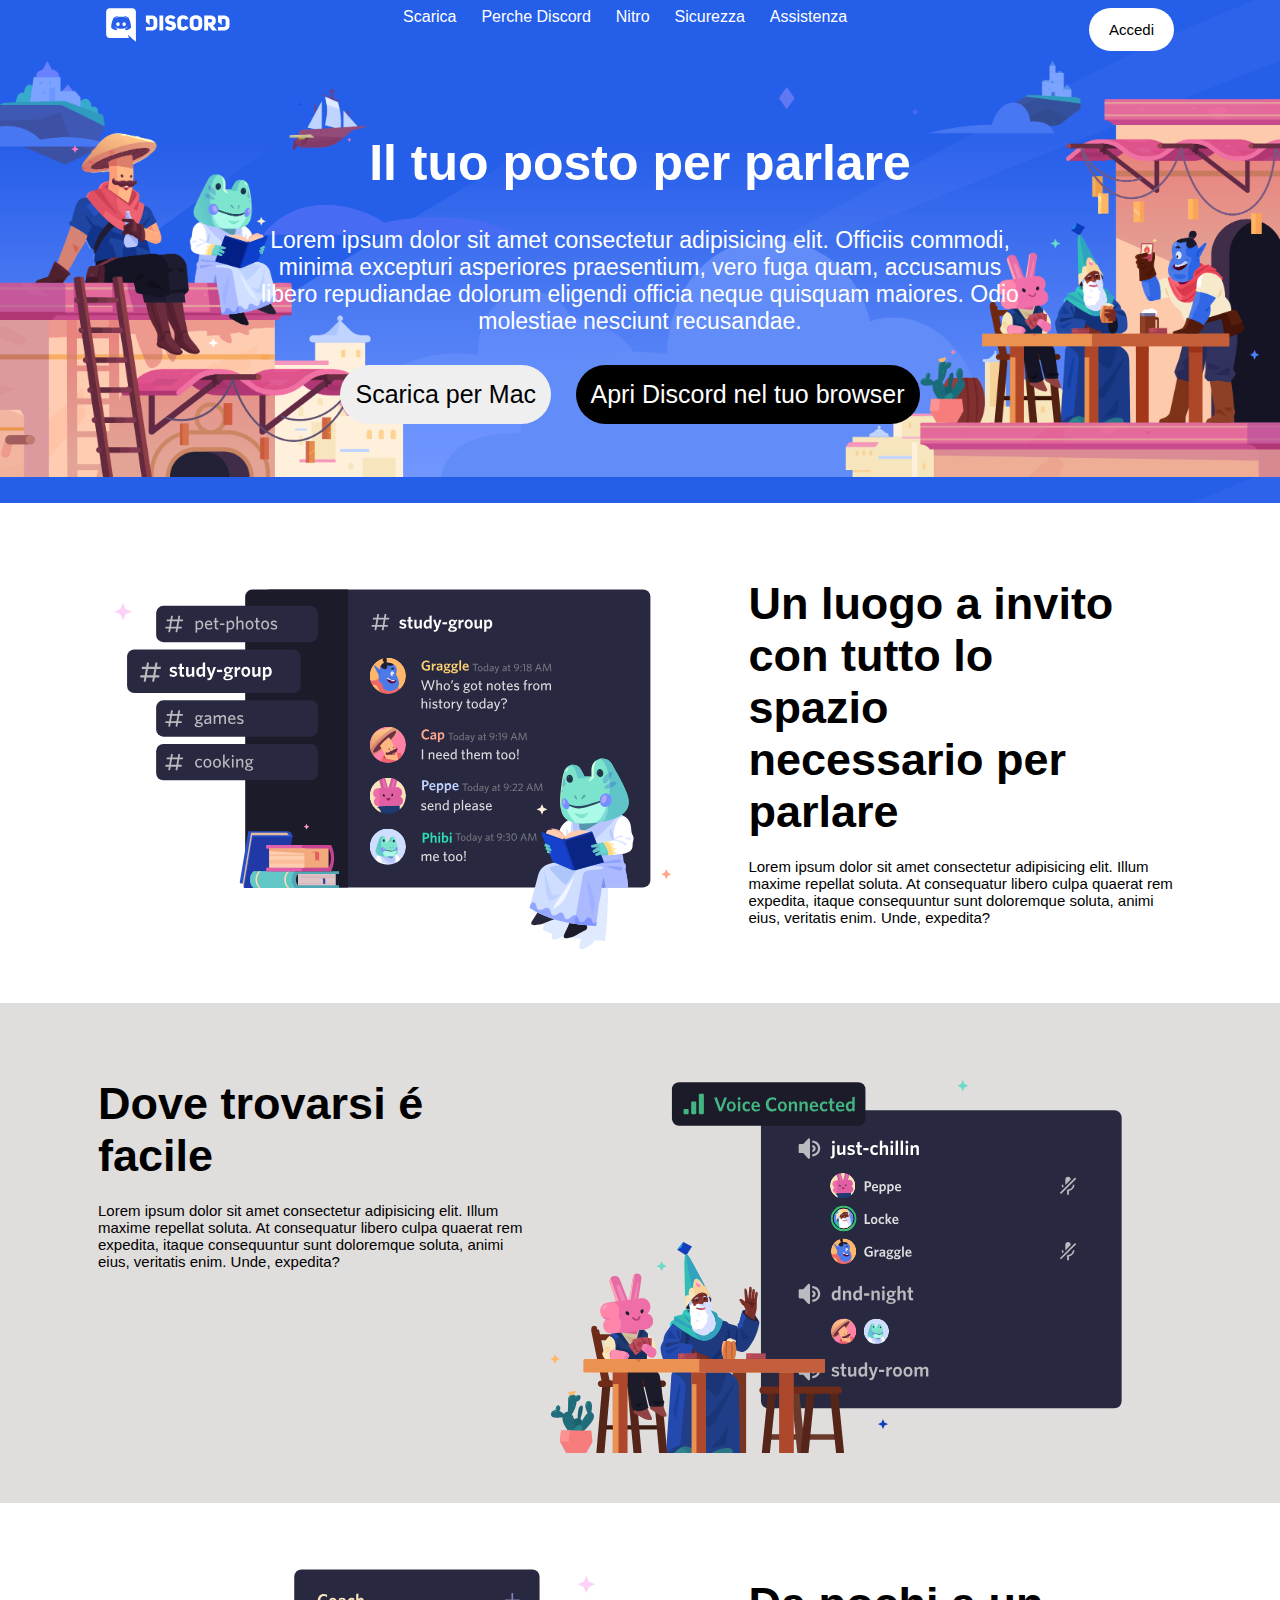
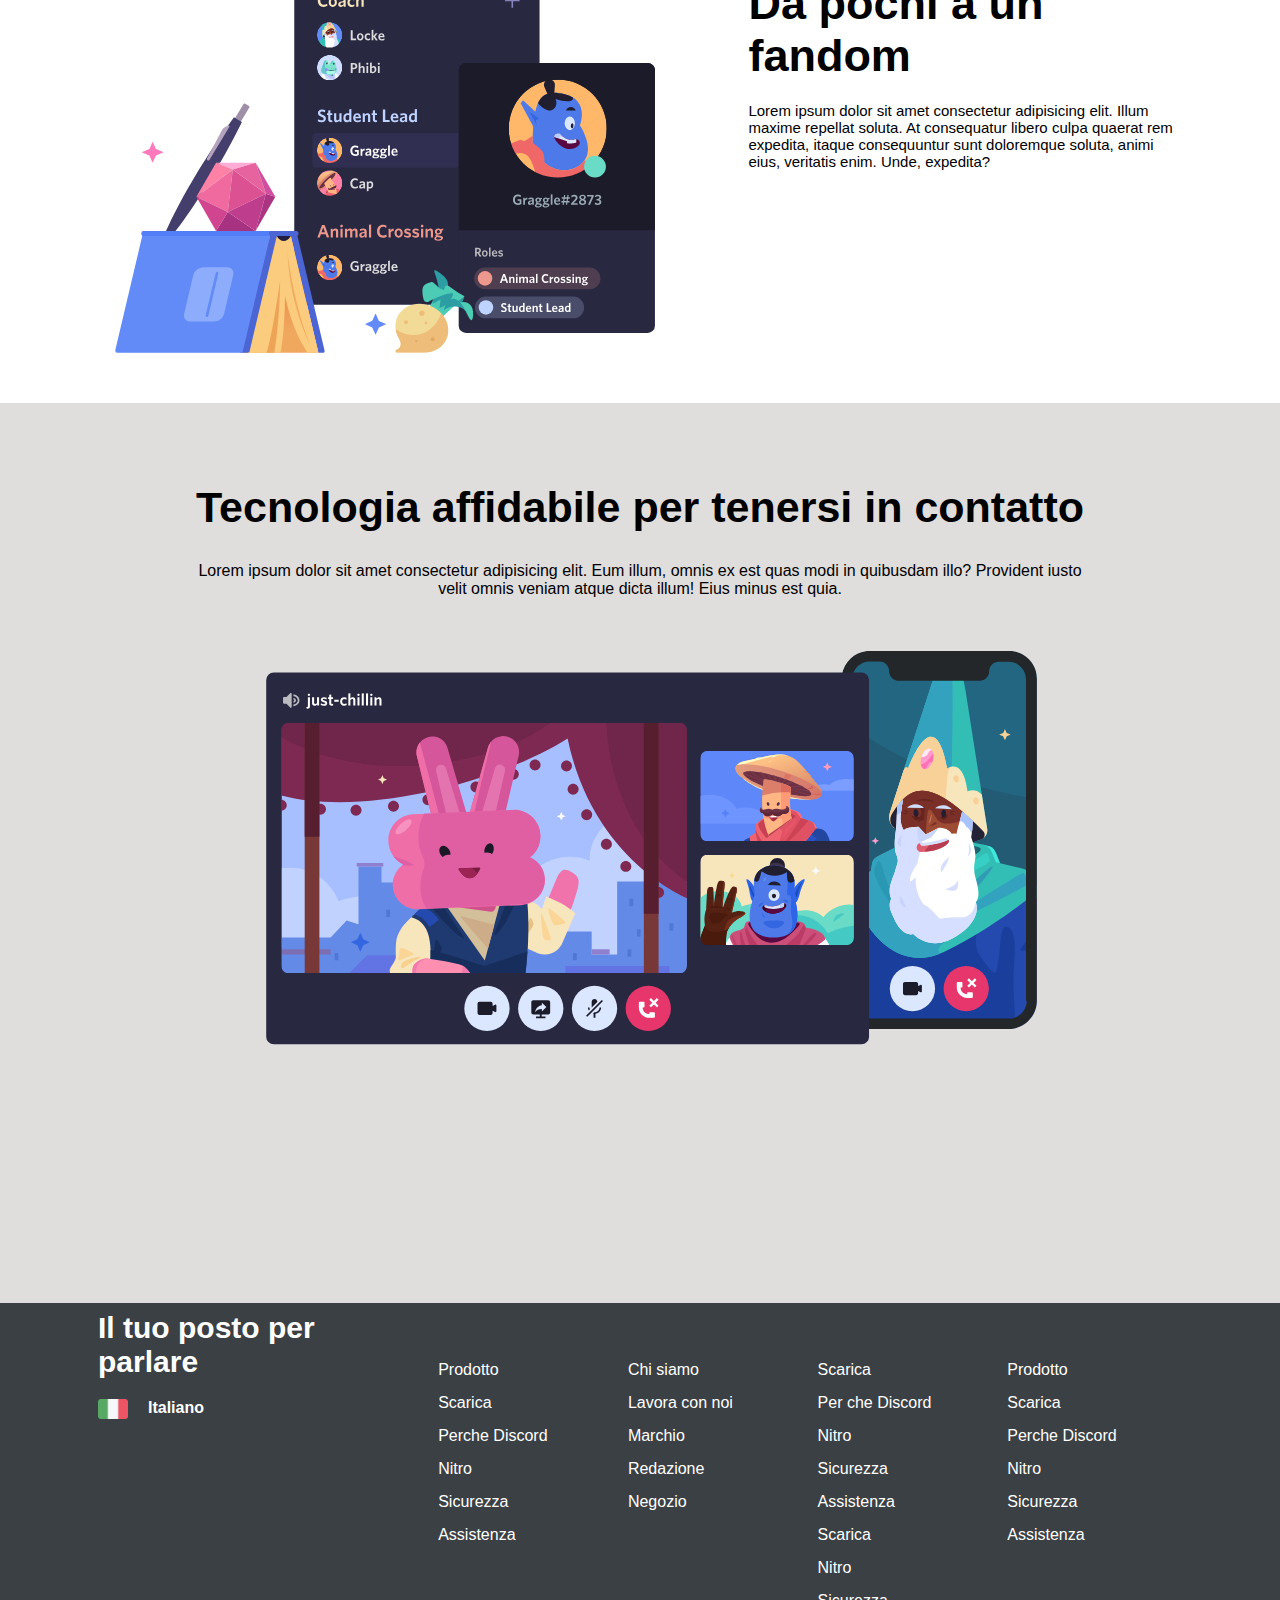
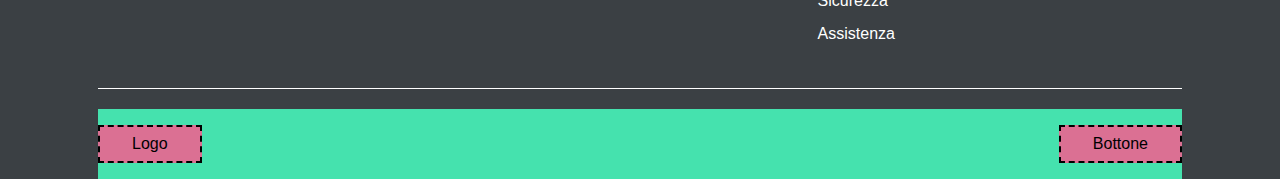
==== commit 32113c14: "add footer" ====
--- a/index.html
+++ b/index.html
@@ -98,17 +98,61 @@
     </section>
   </main>
 
-  <!-- FOOTERù -->
+  <!-- FOOTER -->
    <footer class="page-footer ">
     <div class="container">
       <div class="row footer-top">
-        <div class="col-30"></div>
+        <div class="col-30">
+          <h2>Il tuo posto per parlare</h2>
+          <picture>
+            <img src="./img/ita.png" alt="bandiera-ita" width="30px">
+            <h4>Italiano</h4>
+          </picture>
+        </div>
         <div class="col-70">
           <div class="row">
-            <div class="col-25"></div>
-            <div class="col-25"></div>
-            <div class="col-25"></div>
-            <div class="col-25"></div>
+            <div class="col-25">
+              <ul class="li-footer">
+                <li class="blue">Prodotto</li>
+                <li>Scarica</li>
+                <li>Perche Discord</li>
+                <li>Nitro</li>
+                <li>Sicurezza</li>
+                <li>Assistenza</li>
+              </ul>
+            </div>
+            <div class="col-25">
+              <ul class="li-footer">
+                <li class="blue">Chi siamo</li>
+                <li>Lavora con noi</li>
+                <li>Marchio</li>
+                <li>Redazione</li>
+                <li>Negozio</li>
+              </ul>
+            </div>
+            <div class="col-25">
+              <ul class="li-footer">
+                <li class="blue">Scarica</li>
+                <li>Per che Discord</li>
+                <li>Nitro</li>
+                <li>Sicurezza</li>
+                <li>Assistenza</li>
+                <li>Scarica</li>
+                <li>Nitro</li>
+                <li>Sicurezza</li>
+                <li>Assistenza</li>
+              </ul>
+            </div>
+            <div class="col-25">
+              <ul class="li-footer">
+                <li class="blue">Prodotto</li>
+                <li>Scarica</li>
+                <li>Perche Discord</li>
+                <li>Nitro</li>
+                <li>Sicurezza</li>
+                <li>Assistenza</li>
+              </ul>
+            </div>
           </div>
         </div>
       </div>
--- a/css/style.css
+++ b/css/style.css
@@ -75,7 +75,7 @@
   /* border: 2px dashed black; */
 }
 
-ul{
+.link-header ul{
   text-align: center;
   display: flex;
   flex-direction: row;
@@ -238,14 +238,24 @@
  padding-top: .5rem;
  color: white;
 }
-.page-footer .col-30 {
+
+.li-footer li{
+  text-decoration: none;
+  list-style: none;
+  padding-bottom: 15px;
+}
+.li-footer .blue{
+  padding-top: 50px;
+}
+
+/* .page-footer .col-30 {
   background-color: #7b3c7a;
   border: 2px dashed black;
-}
-.page-footer .col-25{
+} */
+/* .page-footer .col-25{
   background-color: aquamarine;
   border: 2px dashed black;
-}
+} */
 
 .page-footer .col-30,
 .page-footer .col-70,
@@ -269,4 +279,16 @@
   padding: 0.5rem 2rem;
   background-color: palevioletred ;
   border: 2px dashed black;
+}
+picture{
+  display: flex;
+  flex-direction: row;
+  margin-top: 20px;
+}
+ h4{
+  padding-left: 20px;
+}
+.col-30 h2{
+  font-size: 30px;
+  padding-right: 20px;
 }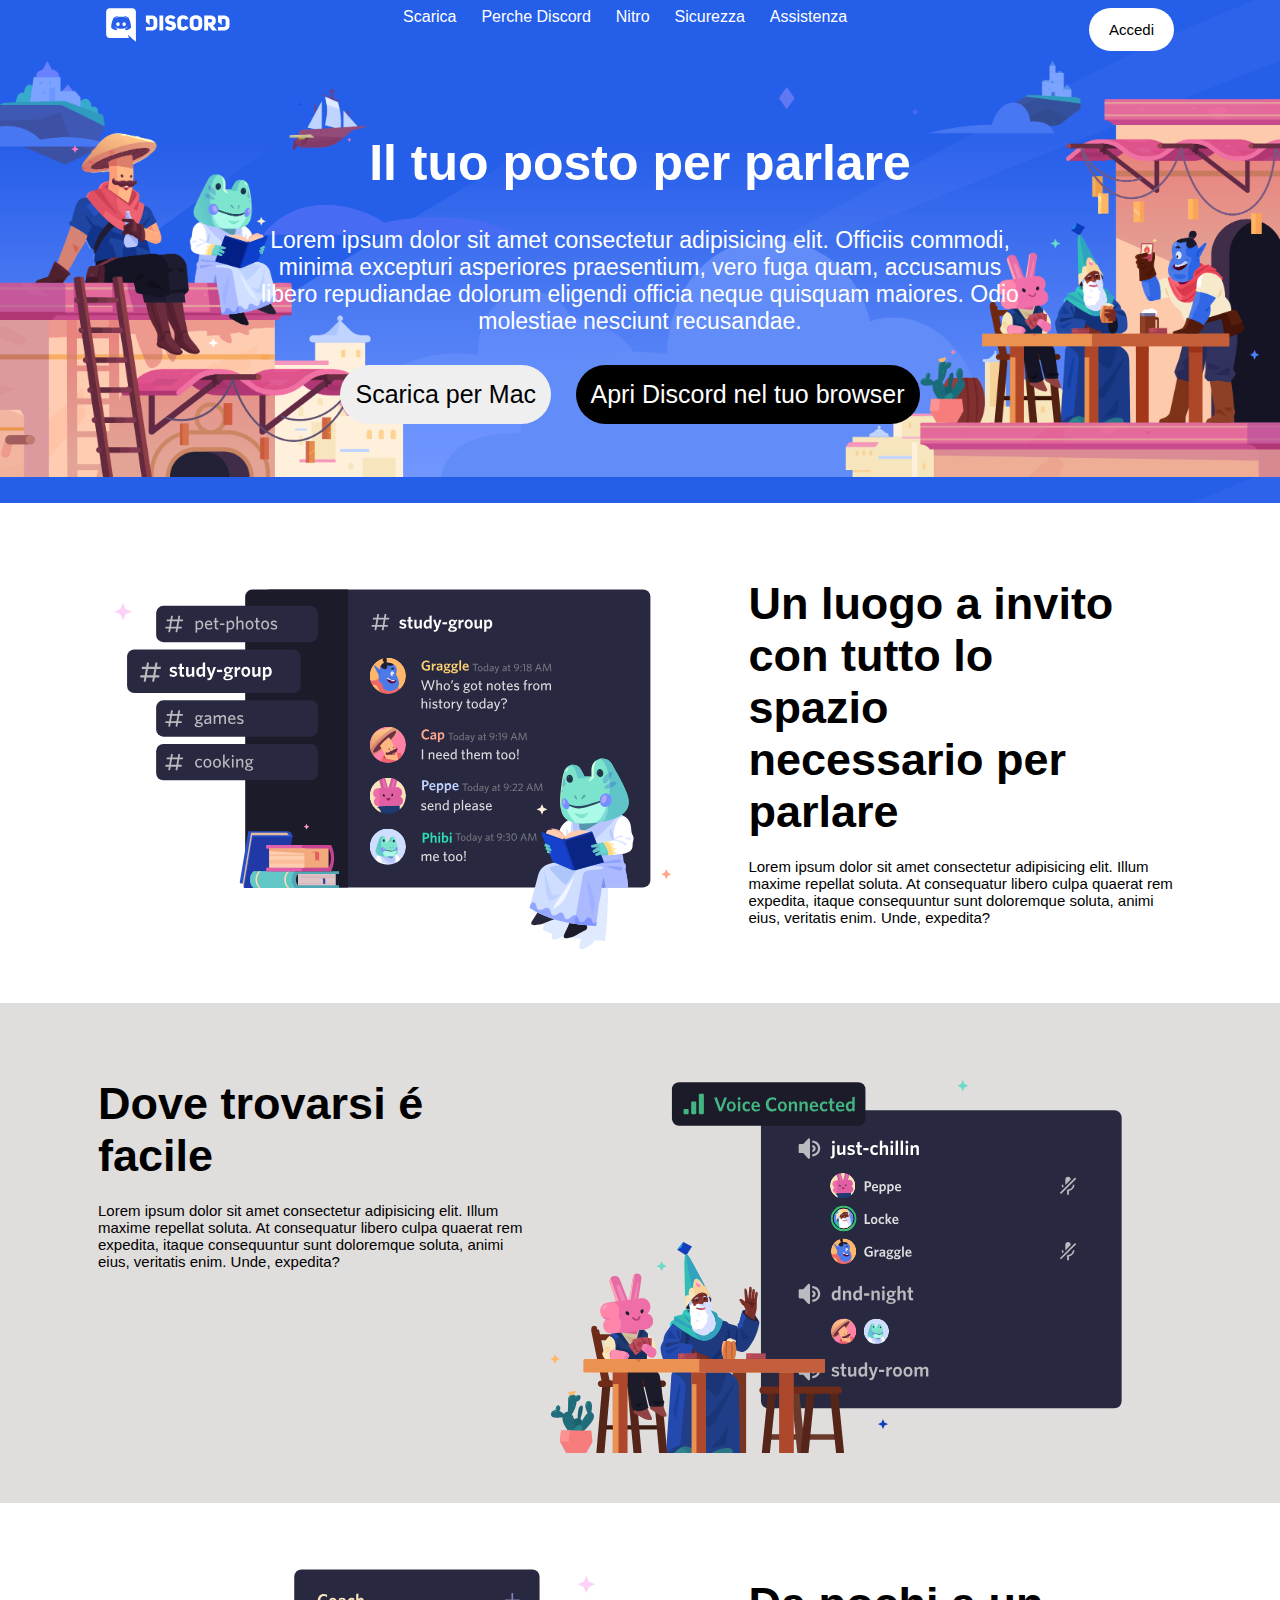
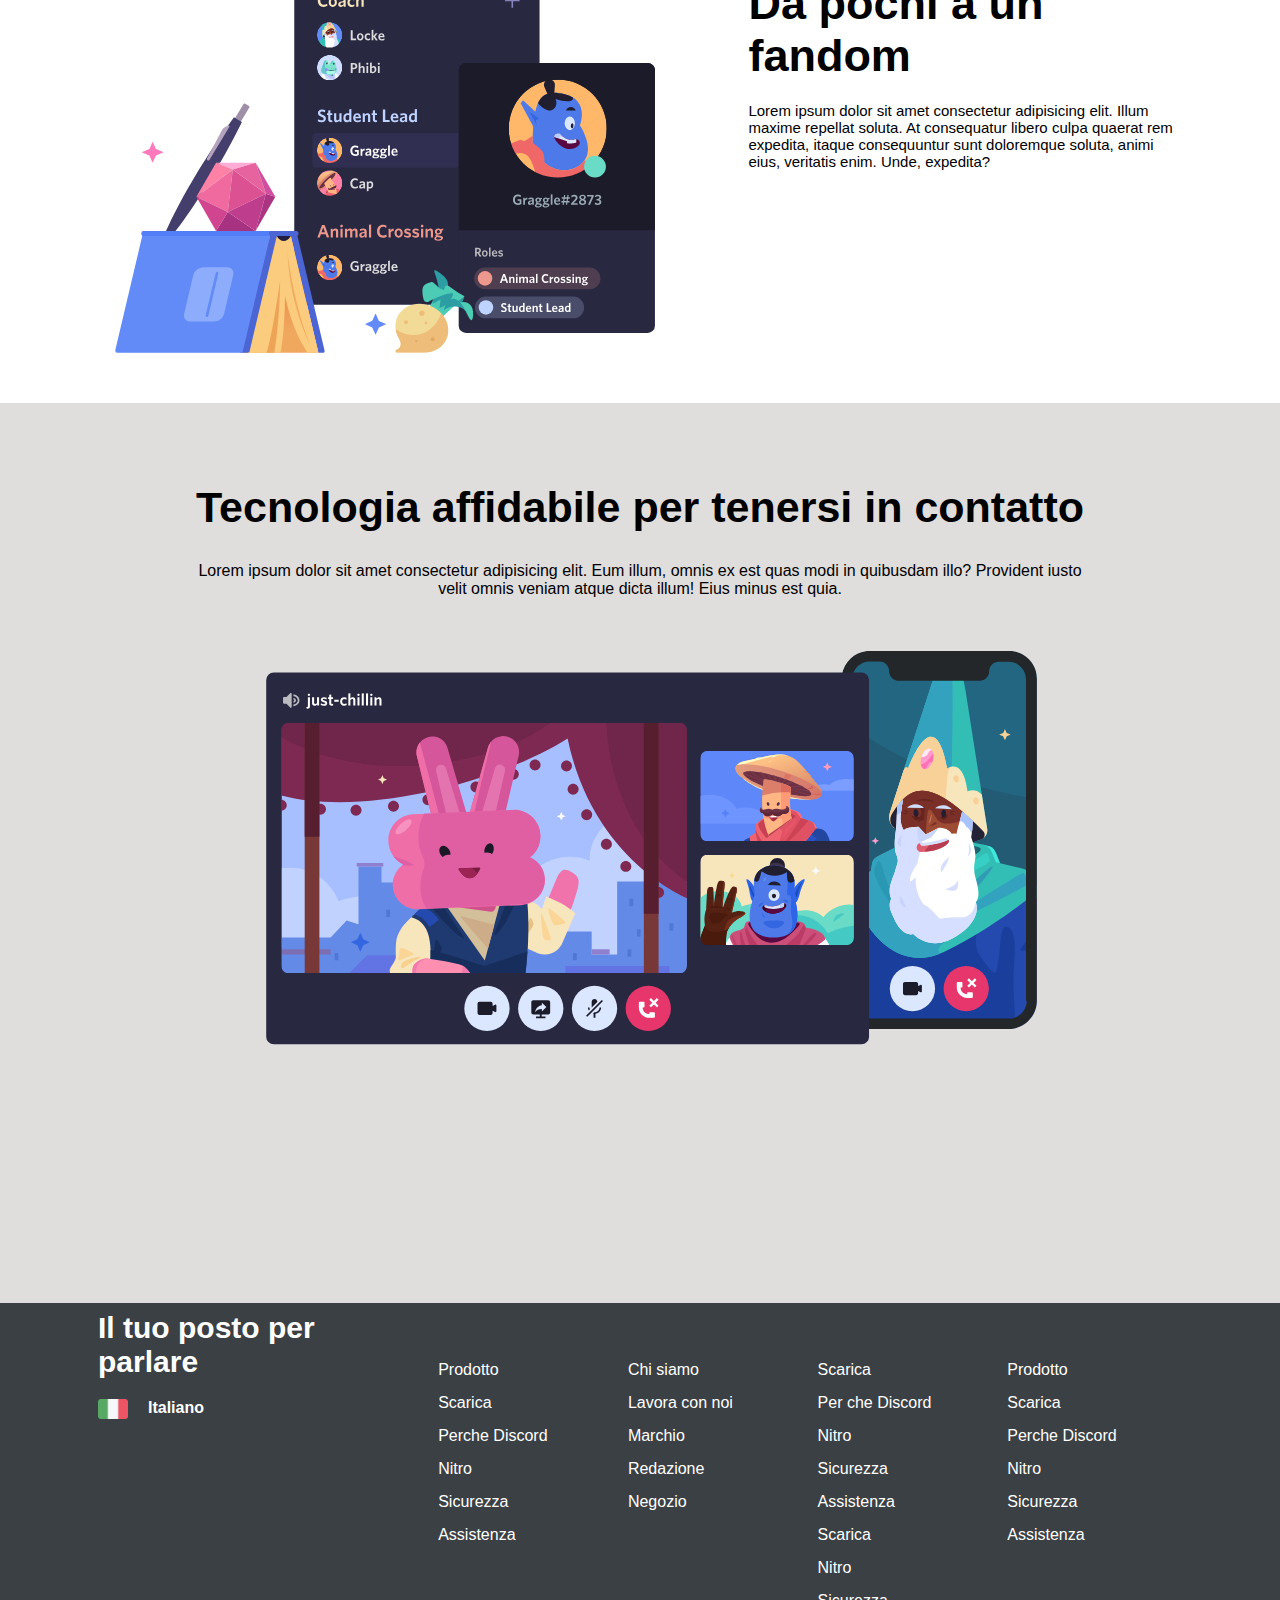
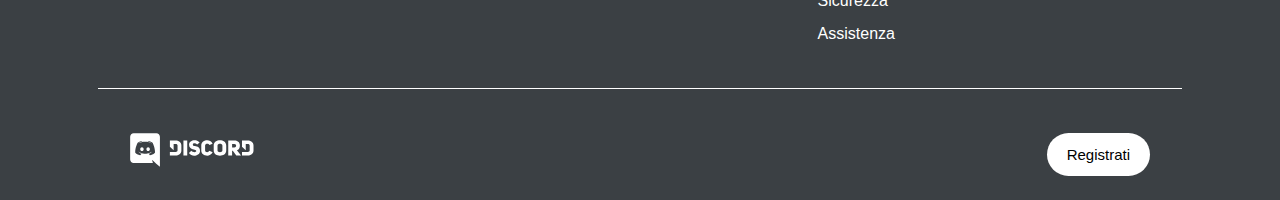
==== commit 431af0d2: "add footer finished" ====
--- a/index.html
+++ b/index.html
@@ -14,7 +14,7 @@
       <div class="container">
         <div class="row">
           <div class="logo-header">
-            <img src="./img/logo.svg" alt="">
+            <img src="./img/logo.svg" alt="logo-discord">
           </div>
           <nav class="link-header">
             <ul>
@@ -157,8 +157,10 @@
         </div>
       </div>
       <div class="row footer-bottom">
-        <div>Logo</div>
-        <div>Bottone</div>
+        <div>
+          <img src="./img/logo.svg" alt="logo-discord">
+        </div>
+        <div><button class="button-login"><a href="#" class="color-login">Registrati</a></button></div>
       </div>
     </div>
    </footer>
--- a/css/style.css
+++ b/css/style.css
@@ -272,13 +272,13 @@
   padding: 1rem 0;
   display: flex;
   justify-content: space-between;
-  background-color: rgb(69, 226, 174);
+  /* background-color: rgb(69, 226, 174); */
 }
 .footer-bottom > * {
   color: black;
   padding: 0.5rem 2rem;
-  background-color: palevioletred ;
-  border: 2px dashed black;
+  /* background-color: palevioletred ;
+  border: 2px dashed black; */
 }
 picture{
   display: flex;
